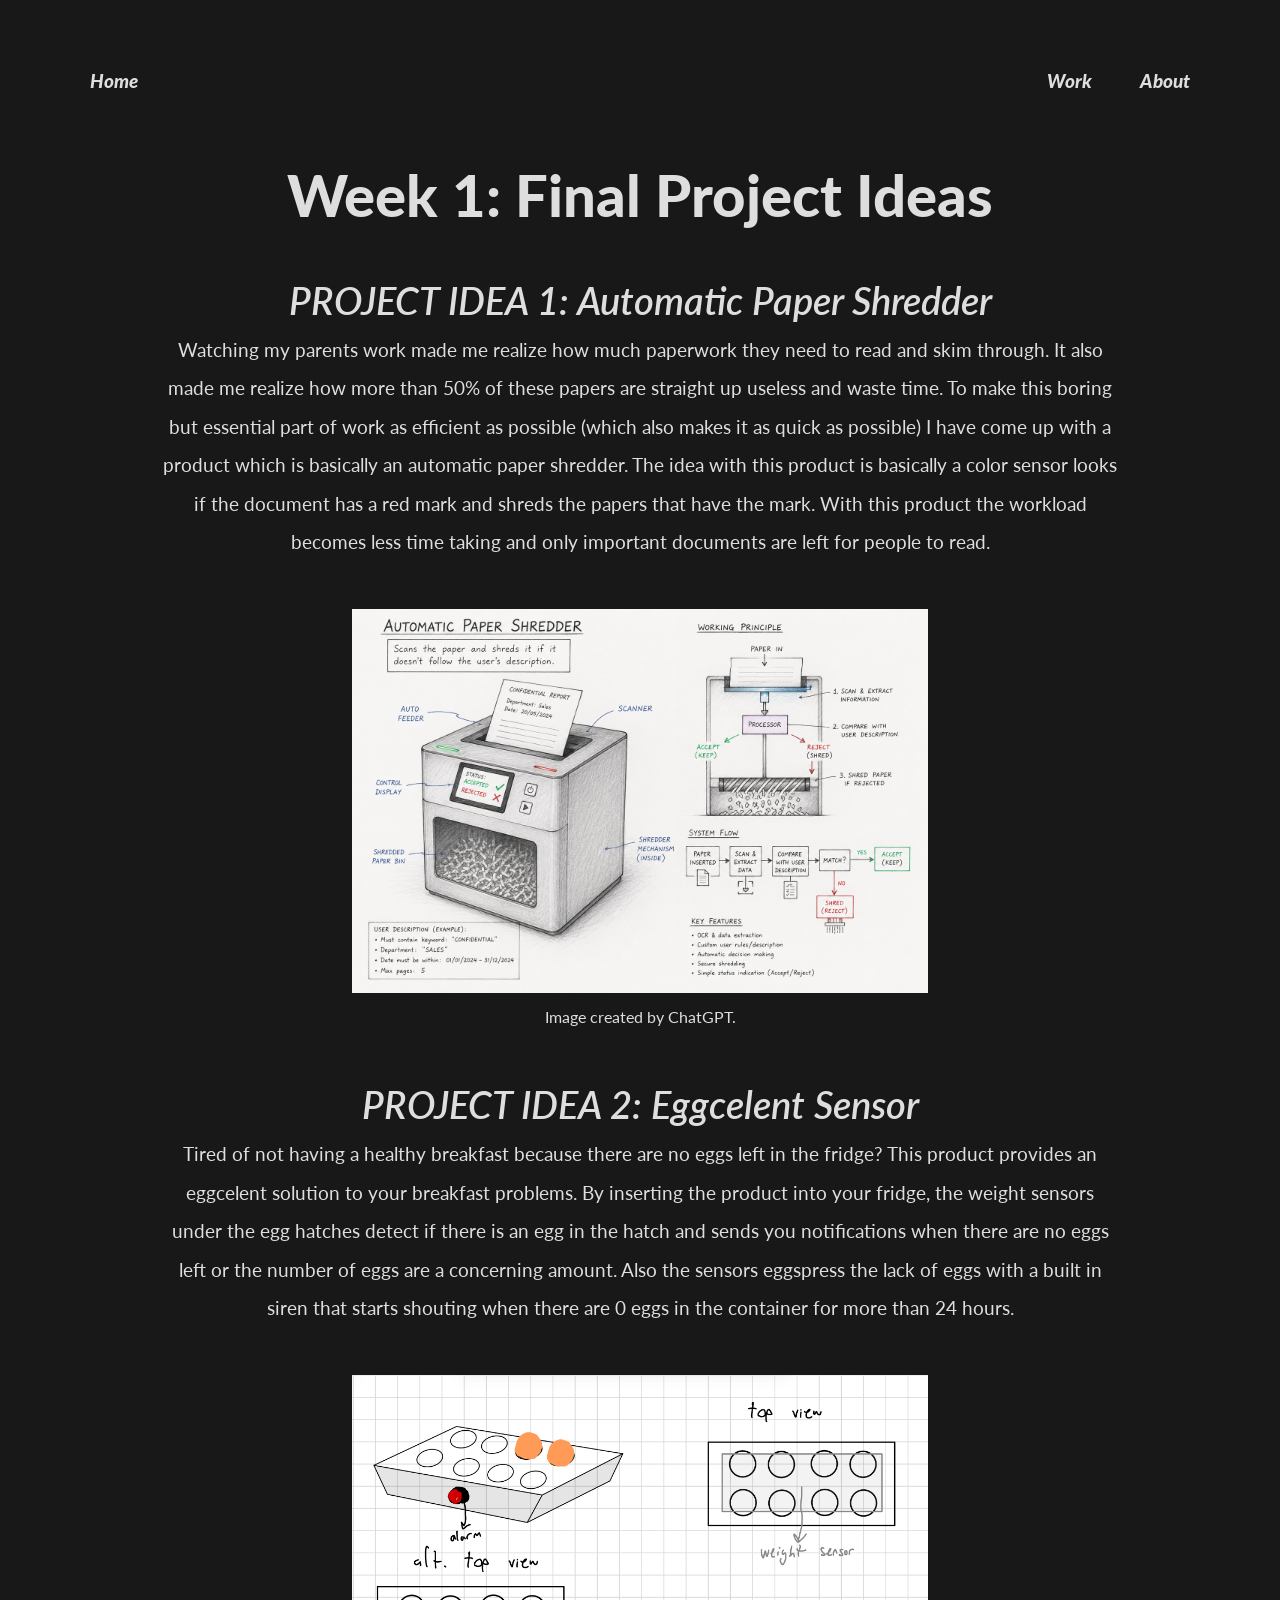
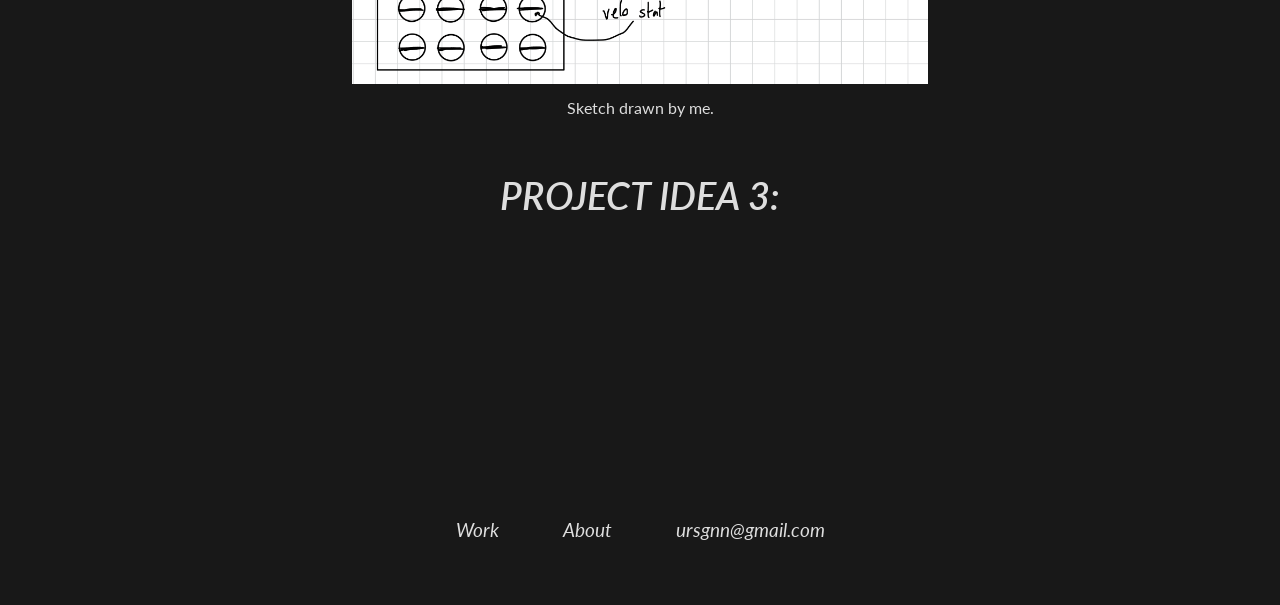
==== 01_intro/index.html @ 7a2ff280 "man" ====
<!DOCTYPE html>
<html lang="en">
  <head>
    <title>See config.js</title>
    <meta charset="UTF-8">
    <meta name="viewport" content="width=device-width, initial-scale=1.0">
    <meta http-equiv="X-UA-Compatible" content="ie=edge">
    <link rel="stylesheet" href="../style.css">
  </head>

  <nav>
    <a id="home" href="../index.html">Home</a>
    <a href="../index.html#final-project">Work</a>
    <a href="../about.html">About</a>
  </nav>

  <body>
    <section class="blog">

      <h1>Week 1: Final Project Ideas</h1>

      <h2>PROJECT IDEA 1: Automatic Paper Shredder</h2>

      <p>
        Watching my parents work made me realize how much paperwork they need to read and skim through. It also made me realize how more than 50% of these papers are straight up useless and waste time. To make this boring but essential part of work as efficient as possible (which also makes it as quick as possible) I have come up with a product which is basically an automatic paper shredder. The idea with this product is basically a color sensor looks if the document has a red mark and shreds the papers that have the mark. With this product the workload becomes less time taking and only important documents are left for people to read.
      </p>

      <!-- Media should be put in the asset folder of their respective week -->
      <img src="./Assets//papershredderskechgpt.png" alt="">
      <p class="caption">Image created by ChatGPT.</p>

      <h2>PROJECT IDEA 2: Eggcelent Sensor</h2>

      <p>
        Tired of not having a healthy breakfast because there are no eggs left in the fridge? This product provides an eggcelent solution to your breakfast problems. By inserting the product into your fridge, the weight sensors under the egg hatches detect if there is an egg in the hatch and sends you notifications when there are no eggs left or the number of eggs are a concerning amount. Also the sensors eggspress the lack of eggs with a built in siren that starts shouting when there are 0 eggs in the container for more than 24 hours.

      </p>

      <img src="./Assets//INTRO TO FAB.png" alt="">
      <p class="caption">Sketch drawn by me.</p>


      <h2>PROJECT IDEA 3: </h2>

      <p>
        
        
      </p>

    </section>
  </body>

  <footer>See config.js</footer>

  <script src="../config.js"></script>
  <script src="../slideshow.js"></script>
</html>
---- style.css ----
@import url('https://fonts.googleapis.com/css2?family=Lato:ital,wght@0,100;0,300;0,400;0,700;0,900;1,100;1,300;1,400;1,700;1,900&display=swap');
@import url('https://fonts.googleapis.com/css2?family=Lato:ital,wght@0,100;0,300;0,400;0,700;0,900;1,100;1,300;1,400;1,700;1,900&family=Roboto+Mono:ital,wght@0,100..700;1,100..700&display=swap');

:root {
  --secondary-background-color: color-mix(in srgb, var(--text-color) 8%, var(--background-color) 92%);
  --accent-color: #FFFFFF;
}

*,
*::before,
*::after {
  margin: 0;
  padding: 0;
  box-sizing: inherit;
}

html {
  color: var(--text-color);
  background-color: var(--background-color);
  font-family: var(--font-family);
  box-sizing: border-box;
}

/* TEXT */

h1, h2, h3, p, b, ul, ol, pre, table {
  margin-bottom: 3rem;
}

h1 {
  font-size: clamp(3rem, 4.5vw, 100rem);
  font-weight: 900;
  text-align: center;
}

h2 {
  font-size: clamp(2rem, 3vw, 100rem);
  font-weight: 600;
  font-style: italic;
  margin-bottom: 0.5rem;
  text-align: center;
}

h3 {
  font-size: clamp(1.5rem, 2.5vw, 100rem);
  font-weight: 400;
  margin-bottom: 0.5rem;
}

p {
  font-size: clamp(1.2rem, 1.2vw, 100rem);
  font-weight:400;
  text-align: center;
  line-height: 2;

}

b {
  font-size: clamp(1.2rem, 1.2vw, 100rem);
  font-weight: 700;
}

a {
  text-decoration: underline;
  color: var(--text-color);
}

ul, ol, tr{
  font-size: clamp(1.2rem, 1.2vw, 100rem);
  list-style-position: inside;
}

code {
  font-family: var(--mono-font-family);
  background-color: var(--secondary-background-color);
  border-radius: 5px;
  padding: 0px 5px 3px 5px;
}

pre {
  padding: 1vw;
  background-color: var(--secondary-background-color);
  border-radius: 5px;
}

pre code {
  background-color: none;
  font-size: clamp(0.8rem, 0.8vw, 100rem);
  padding: 0%;
  margin: 0%;
}

table {
  border-collapse: collapse;
  width: 100%;
}

th, td {
  border: 1px solid var(--text-color);
  padding: 5px 8px;
  text-align: left;
}

.caption {
  font-size: clamp(1rem, 1vw, 100rem);
  align-self: center;
}

/* Media */

iframe, video, img, .img-duo, .img-trip, .img-quad {
  width: clamp(20rem, 45vw, 160rem); 
  margin-bottom: 2rem;
  align-self: center;
}


iframe, video {
  height: clamp(11.25rem, 25.313vw, 90rem);
  border: none;
}

img {
  object-fit: cover;
}

img:has(+ .caption) {
  margin-bottom: 0.5rem;
}

.img-duo {
  display: flex;
  flex-direction: row;
  overflow: hidden;
}

.img-duo img {
  width: clamp(10rem, 22.5vw, 100rem);
  margin-bottom: 0rem;
}

.img-trip {
  display: flex;
  flex-direction: row;
  overflow: hidden;
}

.img-trip img {
  width: clamp(6.666rem, 15vw, 100rem);
  margin-bottom: 0rem;
}

.img-quad {
  display: grid;
  grid-template-columns: repeat(2, 1fr);
  gap: 0%;
}

.img-quad img {
  width: clamp(10rem, 22.5vw, 100rem);
  margin-bottom: 0rem;
}

/* Slideshow */

.slideshow-container {
  position: relative;
  align-self: center;
  overflow: hidden;
}

.slides {
  display: none;
}

.prev, .next {
  position: absolute;
  top: 50%;
  transform: translateY(-100%);
  padding: 0vh 2vw;

  color: var(--background-color);
  cursor: pointer;
  user-select: none;
  text-decoration: none;

  font-style: var(--mono-font-family);
  font-size: clamp(2rem, 3vw, 100rem);
  filter: invert(1);
  mix-blend-mode: difference;

  display: flex;
  align-items: center;
}

.next { right: 0; }

/* Blog */

.blog {
  width: clamp(0rem, 85vw, 60rem);
  display: flex;
  flex-direction: column;
  margin-left: auto;
  margin-right: auto;
}

/* Nav */

nav {
  height: clamp(0rem, 20vw, 10rem);
  width: 100vw;
  padding: 0rem 7vw;
  gap: 3rem;
  display: flex;
  align-items: center;
  justify-content: flex-end;
}

nav a {
  font-size: clamp(1rem, 1.5vw, 100rem);
  font-weight: 900;
  font-style: italic;
  text-decoration: none;
}

nav #home {
  margin-right: auto;
}

/* Footer */

footer {
  width: 100vw;
  margin-top: 20vh;
  padding: 5vw;
  gap: 5vw;
  display: flex;
  justify-content: center;
  align-items: center;
}

footer #contact-info {
  display: flex;
  flex-direction: column;
}

footer a {
  font-size: clamp(1rem, 1.5vw, 100rem);
  font-weight: 400;
  font-style: italic;
  text-decoration: none;
}

/* Hero */

#hero {
  height: 70vh;
  padding: 0vh 7vw;
  display: flex;
  flex-direction: column;
  align-items: left;
  justify-content: center;
}

#hero h1 {
  font-size: clamp(3.5rem, 8vw, 100rem);
  font-weight: 700;
  margin-bottom: 3rem;
}

/* Final project */

#final-project {
  padding: 0vh 7vw;
}

/* Work */

#work {
  padding: 0vh 7vw;
  display: flex;
  flex-direction: column;
}

#work a {
  font-size: clamp(1.4rem, 2.2vw, 100rem);
}

/* About */

.about {
  width: clamp(0rem, 85vw, 60rem);
  display: grid;
  grid-template-columns: auto 1fr; 
  margin-left: auto;
  margin-right: auto;
}

.about h1 {
  grid-column: 1 / -1;
}

.about img {
  width: 100%;
  height: 55vh;
  padding-right: 2rem;
}

@media (max-width: 1000px) { 
  .about { grid-template-columns: 1fr; } 
  .about img { padding-right: 0%;}
}
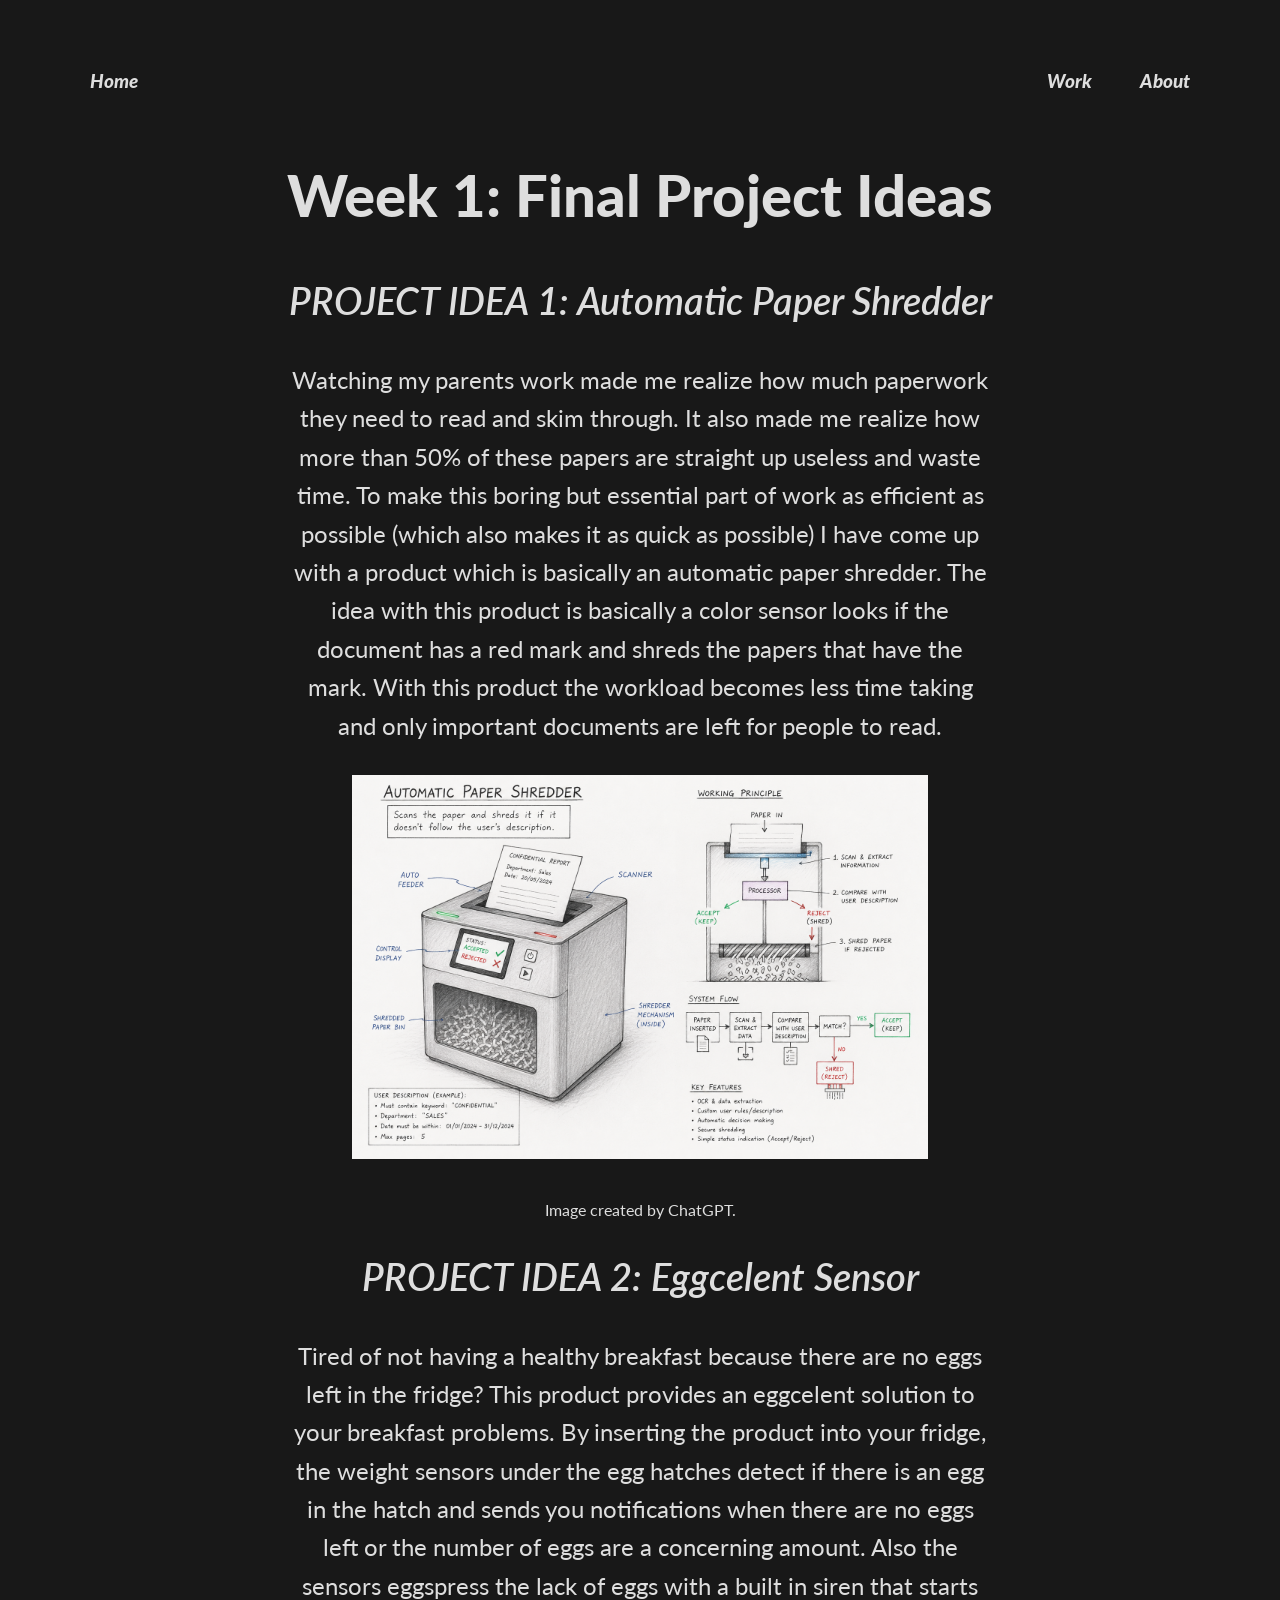
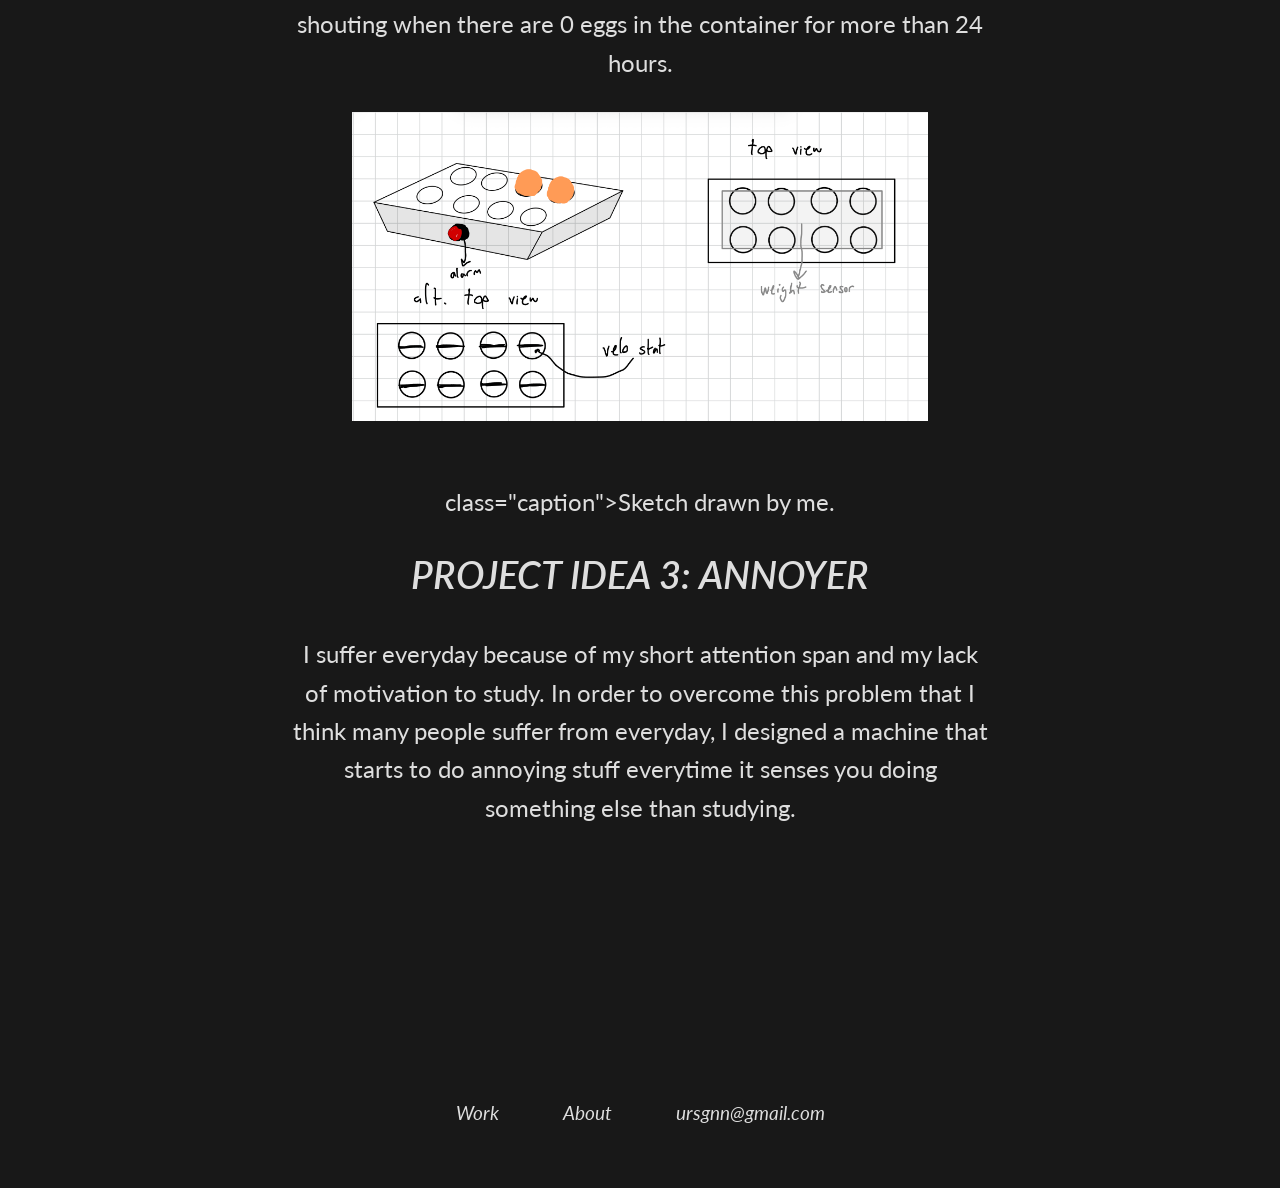
==== commit e14ed706: "Update index.html" ====
--- a/01_intro/index.html
+++ b/01_intro/index.html
@@ -37,15 +37,17 @@
       </p>
 
       <img src="./Assets//INTRO TO FAB.png" alt="">
-      <p class="caption">Sketch drawn by me.</p>
+      <p> class="caption">Sketch drawn by me.</p>
 
 
-      <h2>PROJECT IDEA 3: </h2>
+      <h2>PROJECT IDEA 3: ANNOYER</h2>
 
       <p>
-        
+        I suffer everyday because of my short attention span and my lack of motivation to study. In order to overcome this problem that I think many people suffer from everyday, I designed a machine that starts to do annoying stuff everytime it senses you doing something else than studying. 
         
       </p>
+
+
 
     </section>
   </body>
--- a/style.css
+++ b/style.css
@@ -310,4 +310,32 @@
 @media (max-width: 1000px) { 
   .about { grid-template-columns: 1fr; } 
   .about img { padding-right: 0%;}
+
+
+}
+
+.about {
+  display: flex;
+  flex-direction: row;
+  align-items: center;   /* Aligns them vertically in the center */
+  justify-content: center;
+  gap: 30px;             /* Puts a nice gap between the image and text */
+  padding: 40px;
+}
+
+.about img {
+  max-width: 50%;        /* Takes up at most half the screen width */
+  height: auto;          /* Prevents stretching */
+}
+
+.about div {
+  max-width: 40%;        /* Gives the text its own designated space */
+}
+
+p {
+  text-align: center;   /* Centers the actual text lines */
+  max-width: 700px;     /* Prevents the text from stretching too wide across the screen */
+  margin: 30px auto;    /* Centers the entire paragraph block on the page and adds vertical spacing */
+  font-size: 1.5rem;    /* Optional: slightly boosts readability */
+  line-height: 1.6;     /* Optional: spaces out the lines nicely */
 }
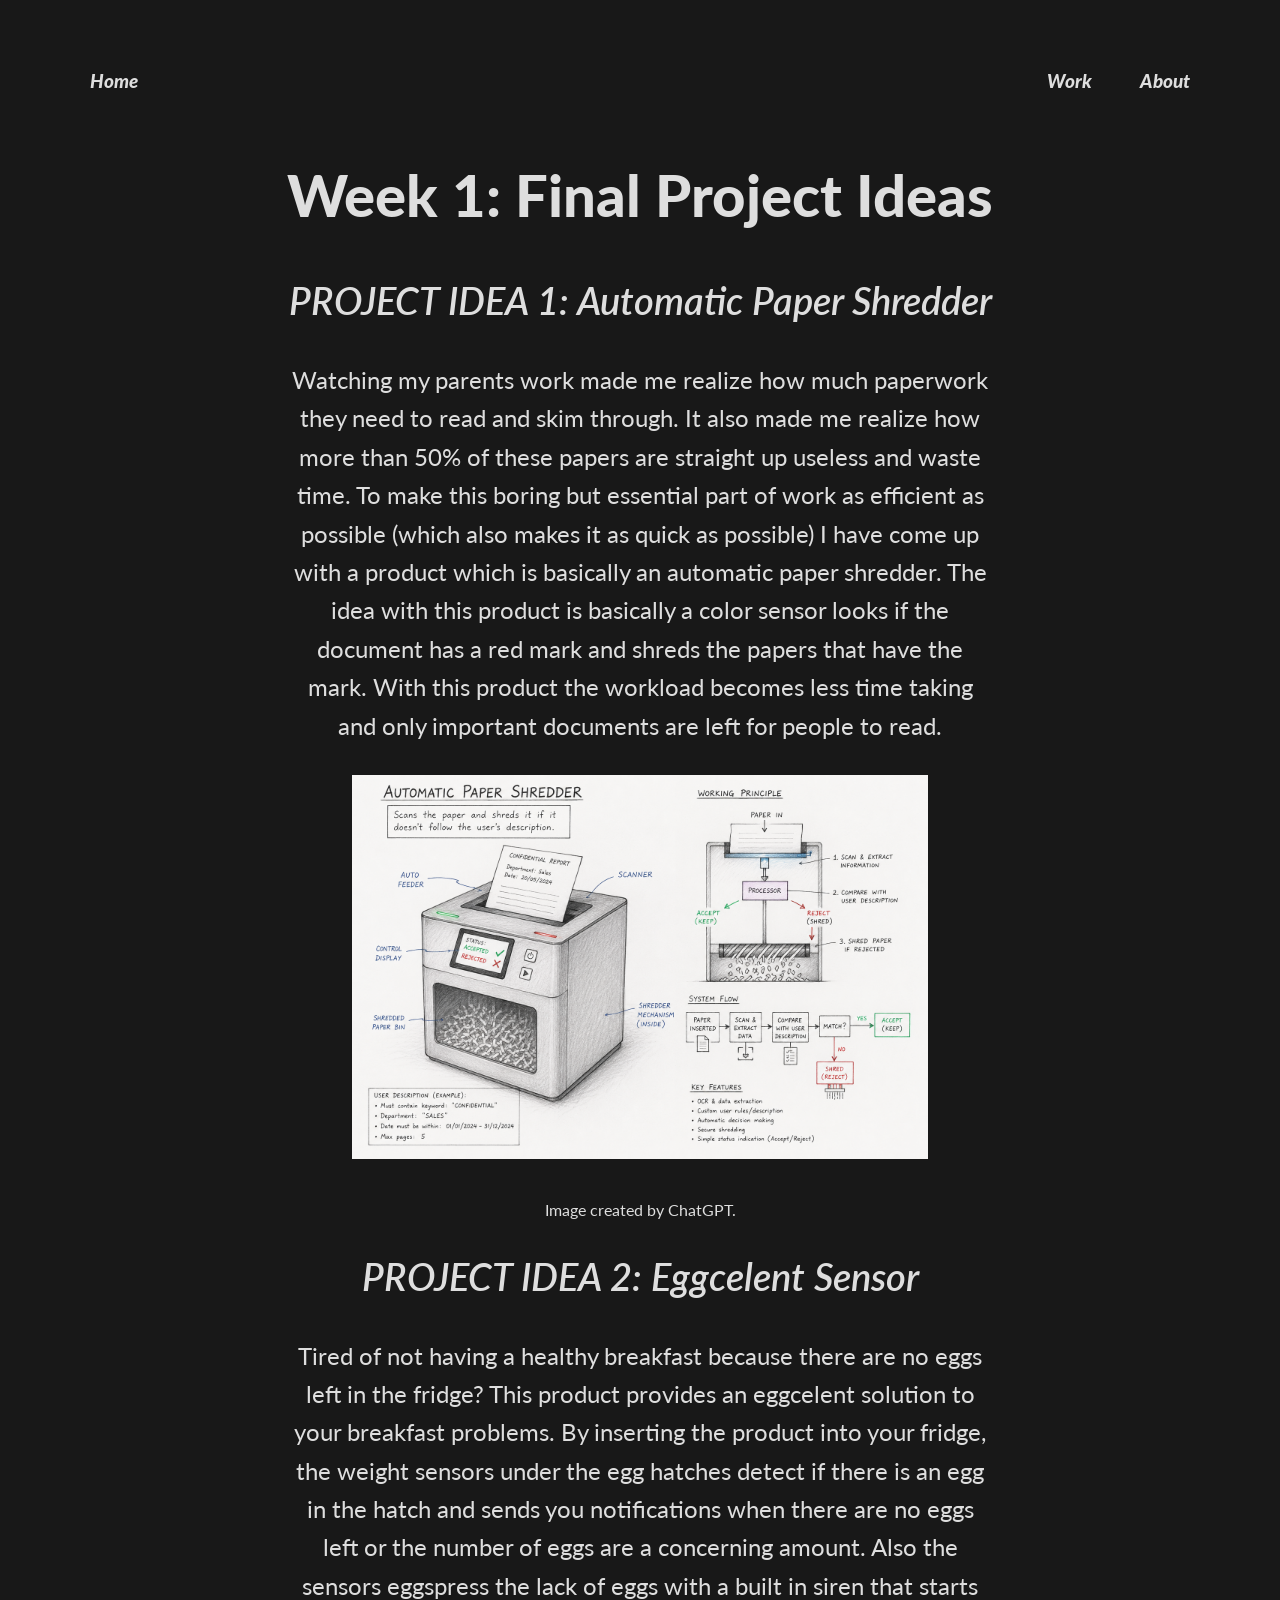
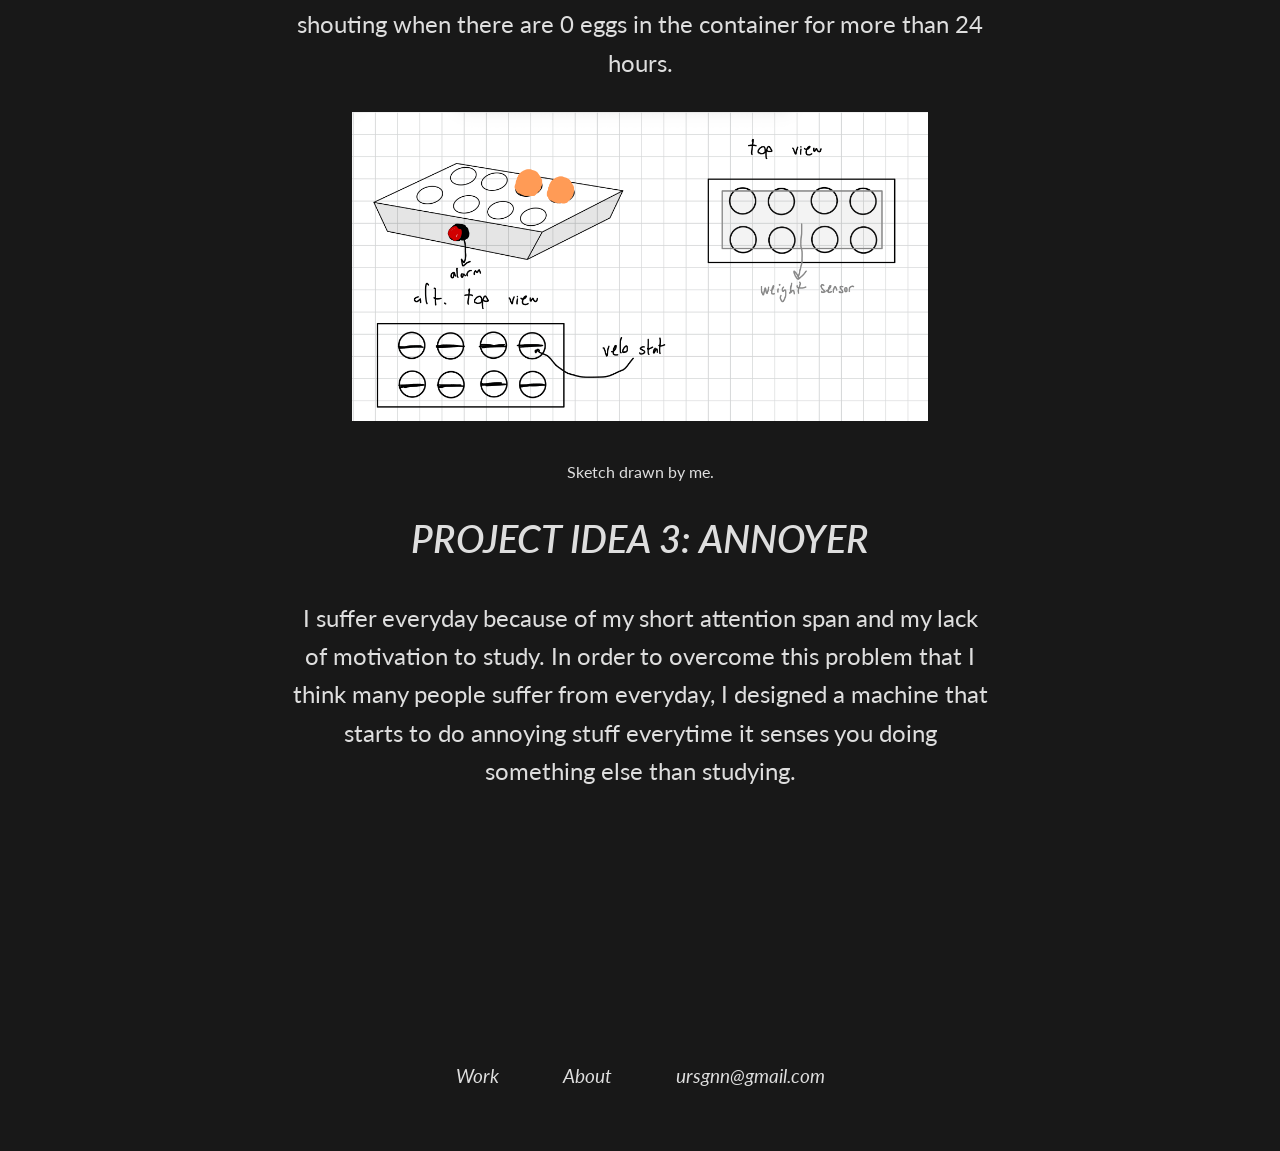
==== commit b2cdc95f: "Update index.html" ====
--- a/01_intro/index.html
+++ b/01_intro/index.html
@@ -37,7 +37,7 @@
       </p>
 
       <img src="./Assets//INTRO TO FAB.png" alt="">
-      <p> class="caption">Sketch drawn by me.</p>
+      <p class="caption">Sketch drawn by me.</p>
 
 
       <h2>PROJECT IDEA 3: ANNOYER</h2>
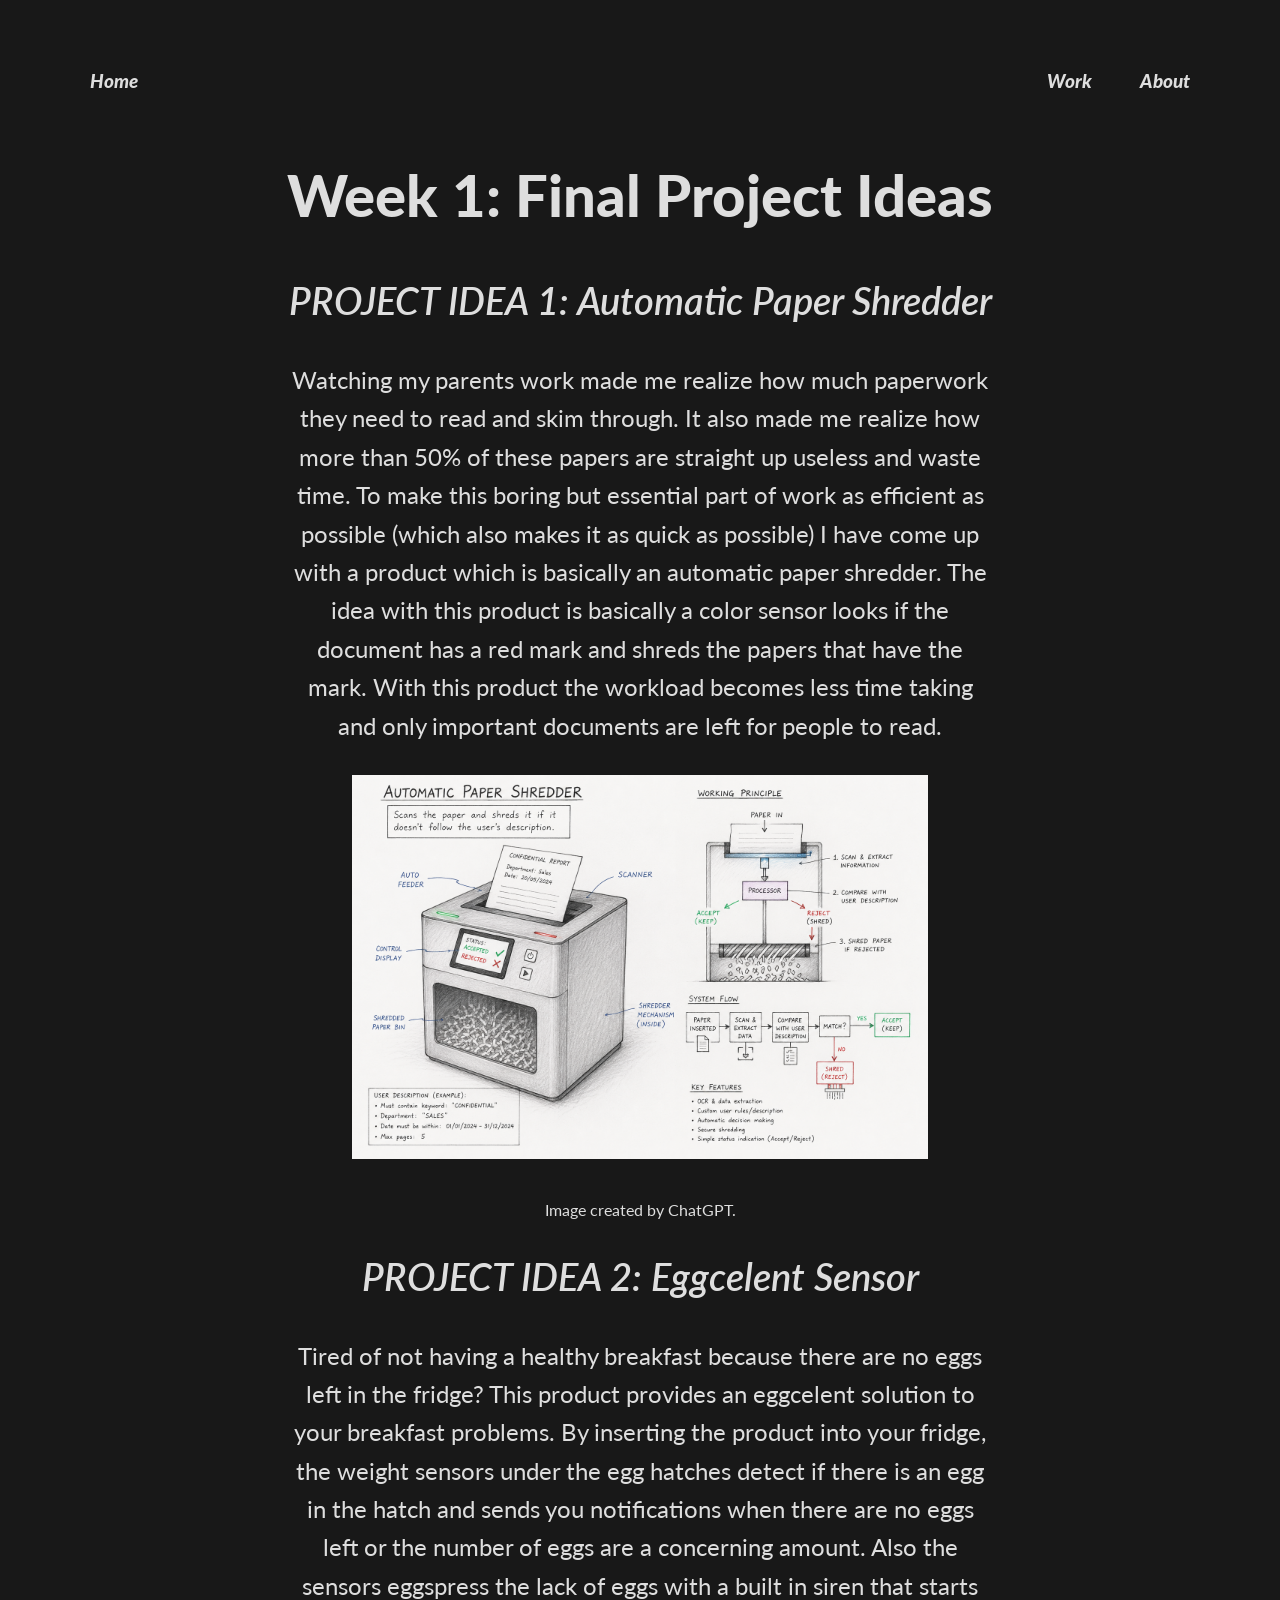
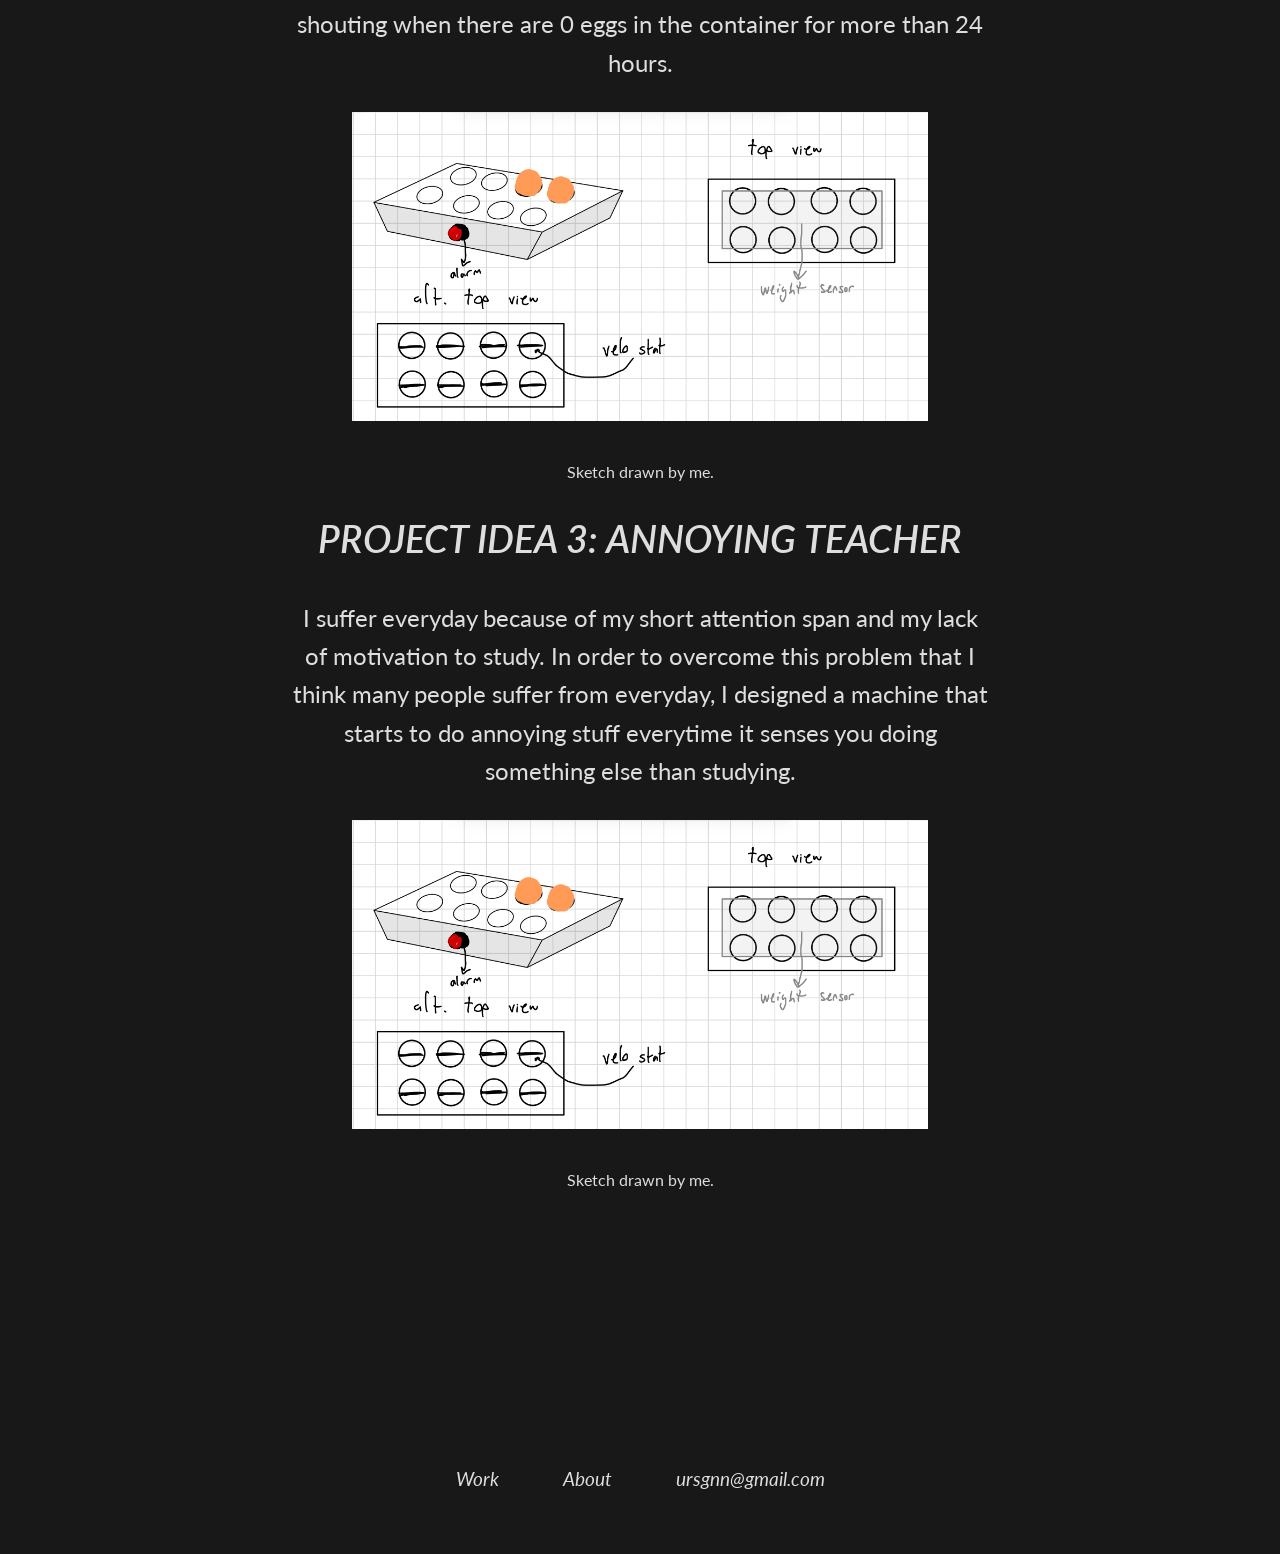
==== commit 849be244: "Update index.html" ====
--- a/01_intro/index.html
+++ b/01_intro/index.html
@@ -40,13 +40,15 @@
       <p class="caption">Sketch drawn by me.</p>
 
 
-      <h2>PROJECT IDEA 3: ANNOYER</h2>
+      <h2>PROJECT IDEA 3: ANNOYING TEACHER</h2>
 
       <p>
         I suffer everyday because of my short attention span and my lack of motivation to study. In order to overcome this problem that I think many people suffer from everyday, I designed a machine that starts to do annoying stuff everytime it senses you doing something else than studying. 
         
       </p>
 
+      <img src="./Assets//INTRO TO FAB.png" alt="">
+      <p class="caption">Sketch drawn by me.</p>
 
 
     </section>
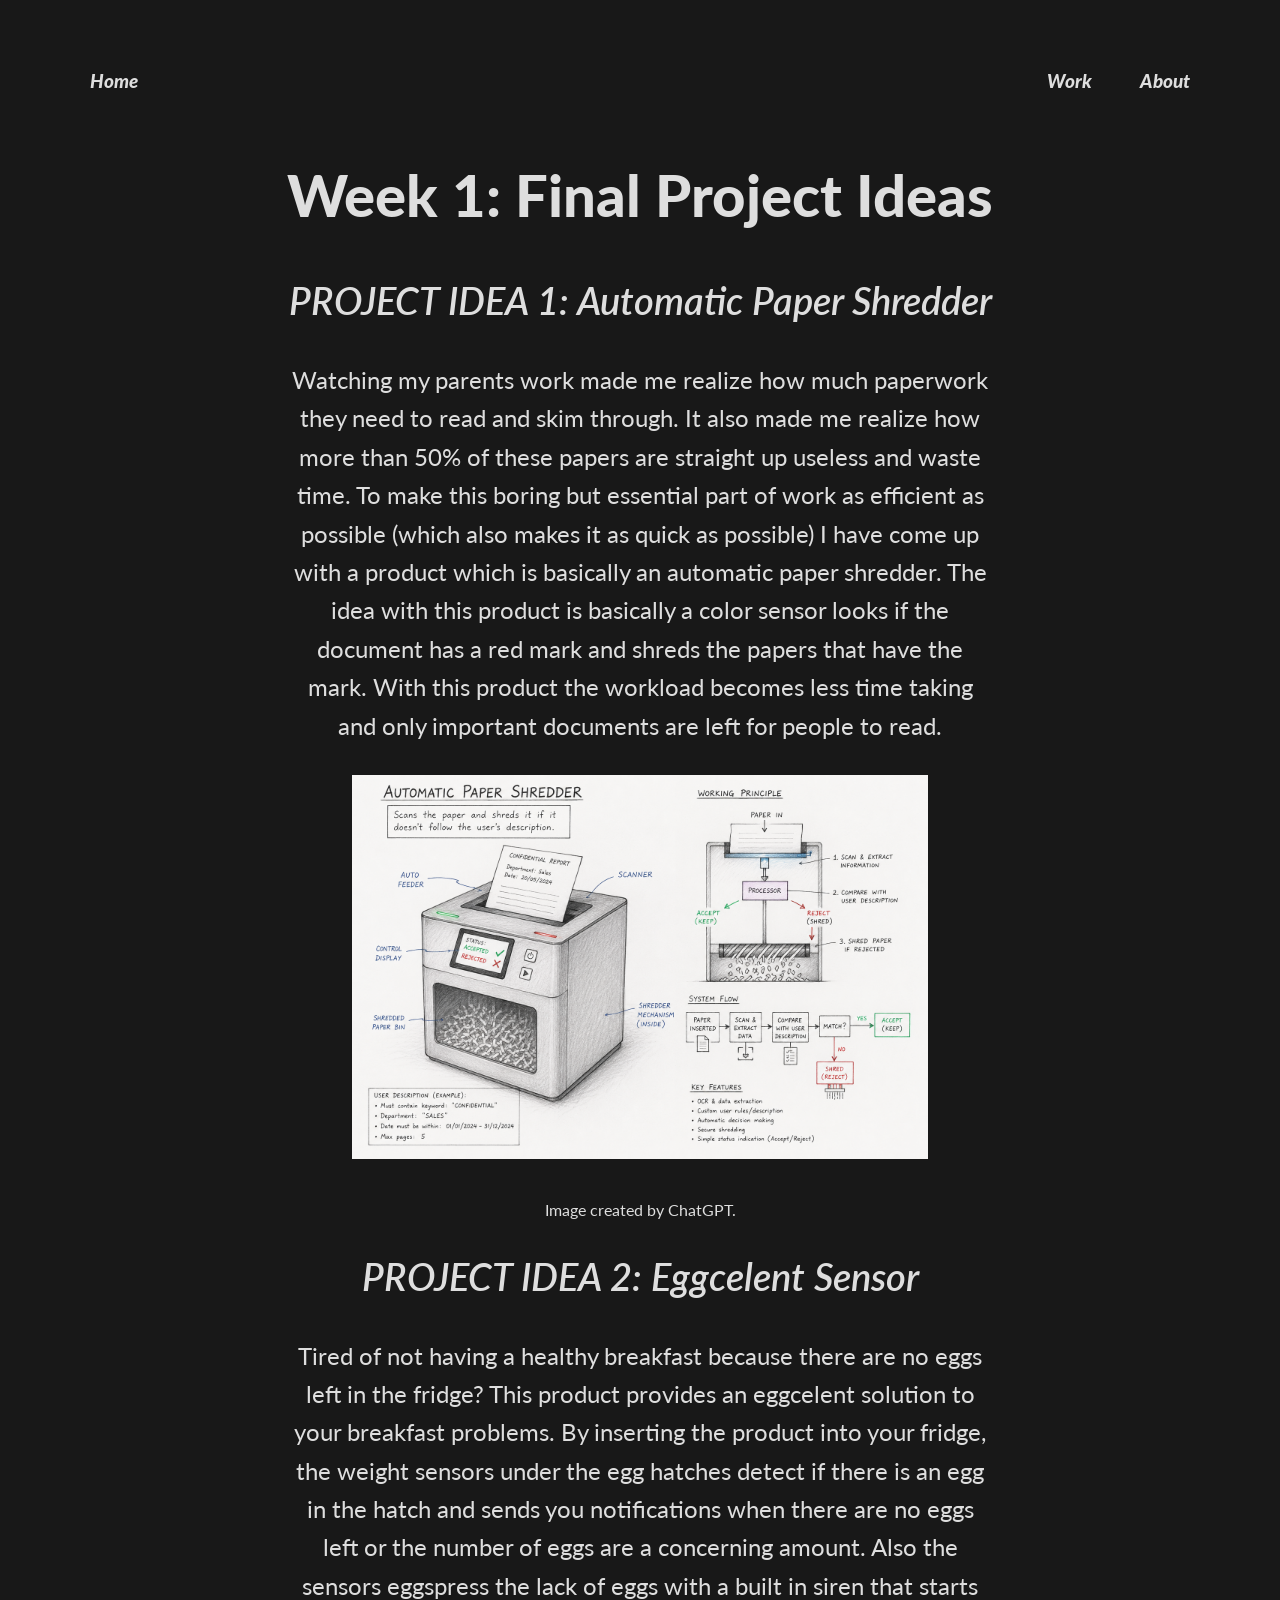
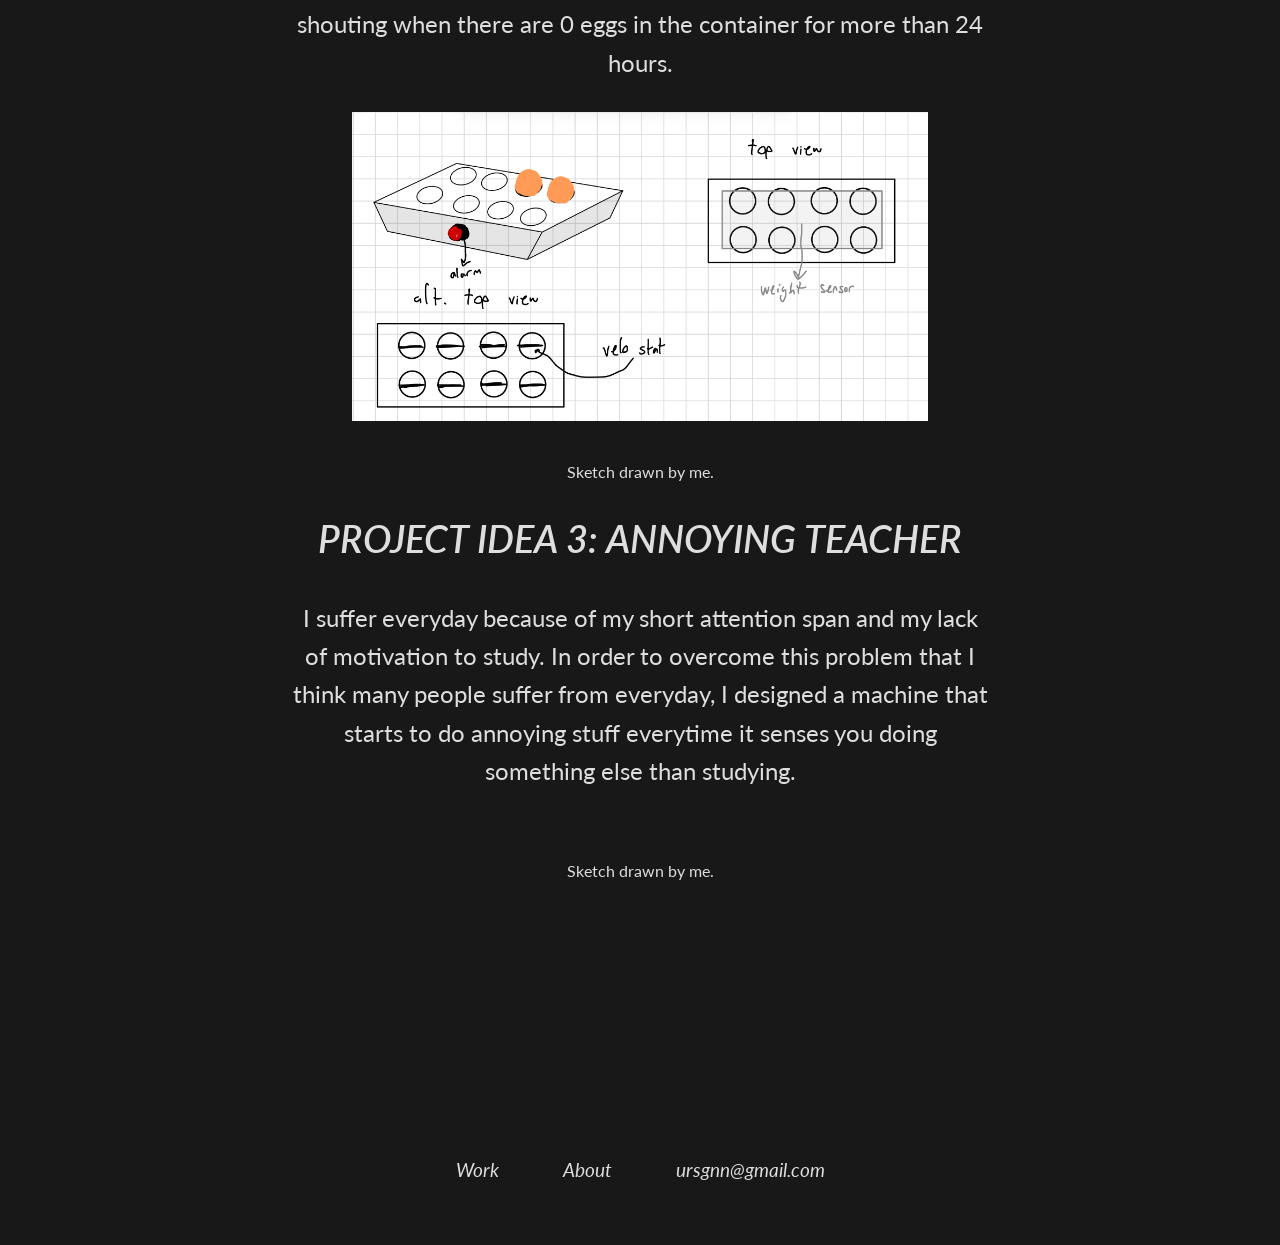
==== commit 4ff565cb: "foto3" ====
--- a/01_intro/index.html
+++ b/01_intro/index.html
@@ -47,7 +47,7 @@
         
       </p>
 
-      <img src="./Assets//INTRO TO FAB.png" alt="">
+      <img src="./Assets//INTRO TO FABtwo.png" alt="">
       <p class="caption">Sketch drawn by me.</p>
 
 
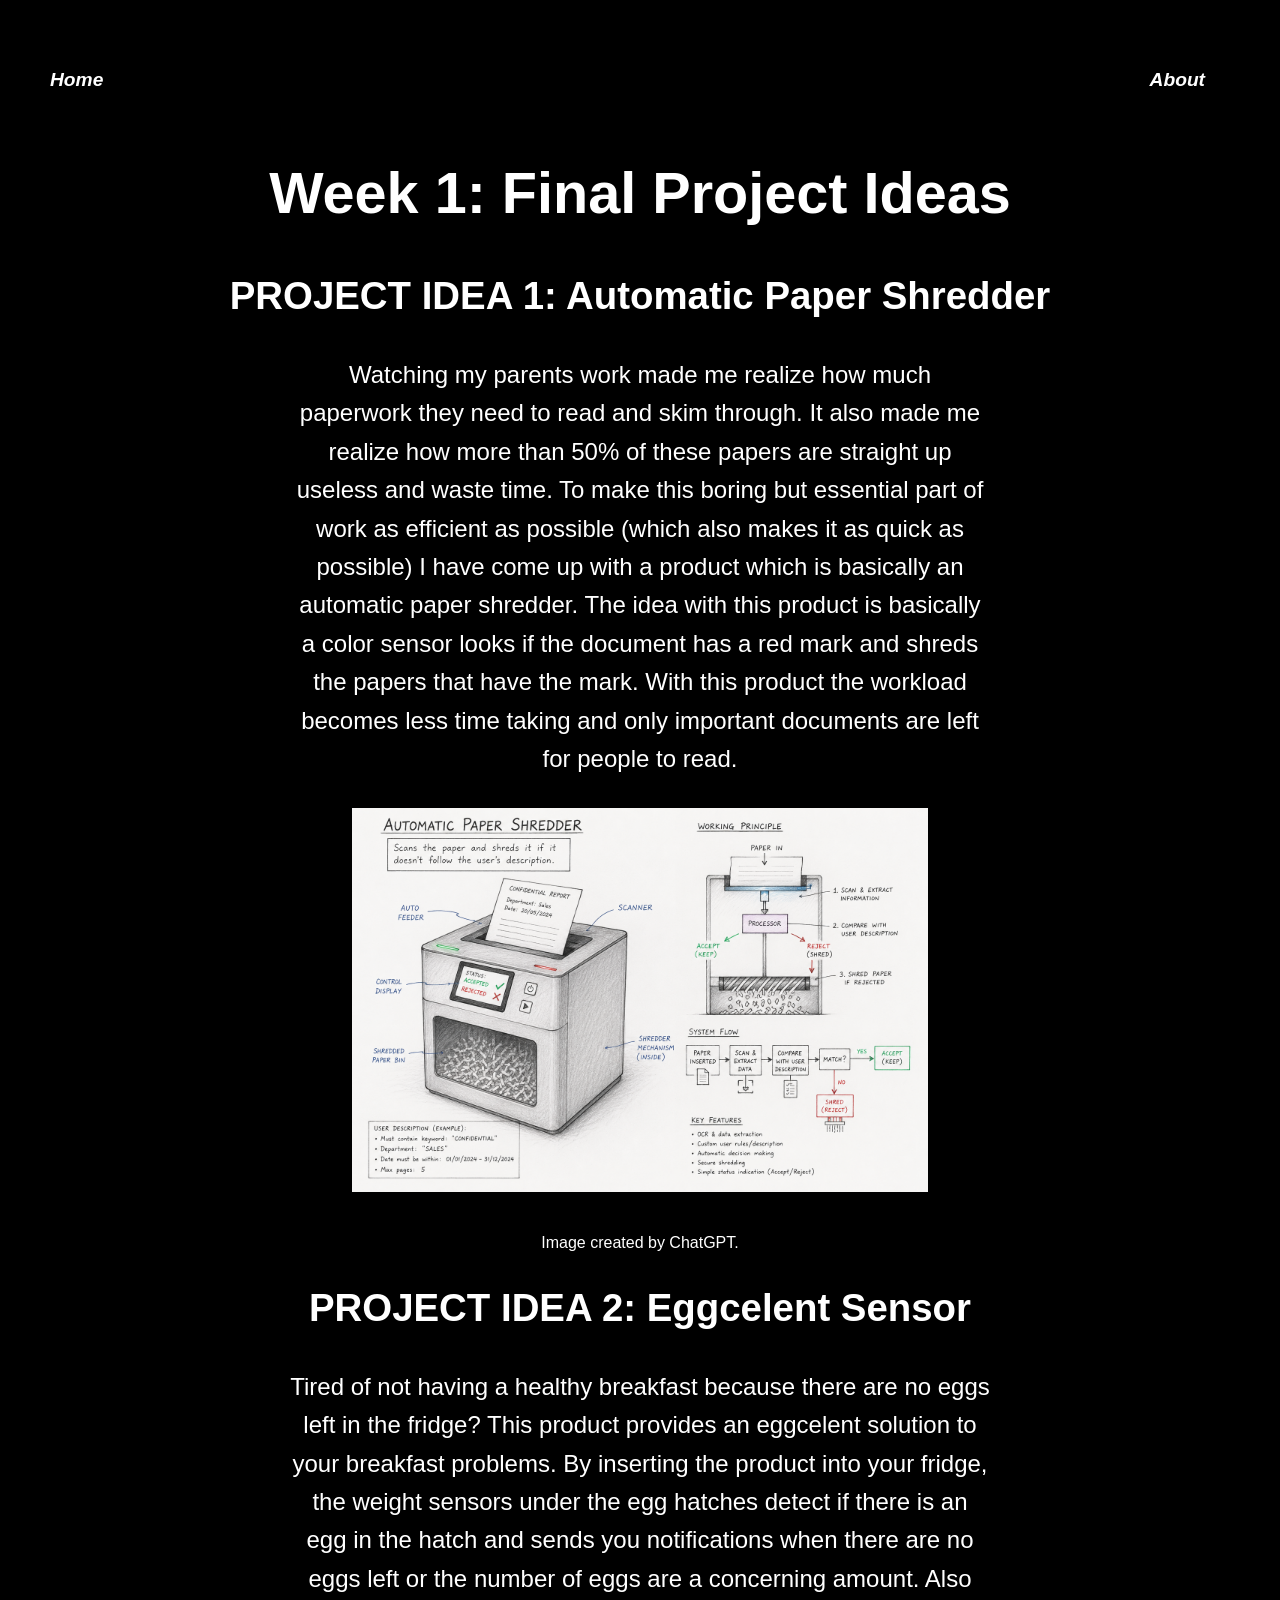
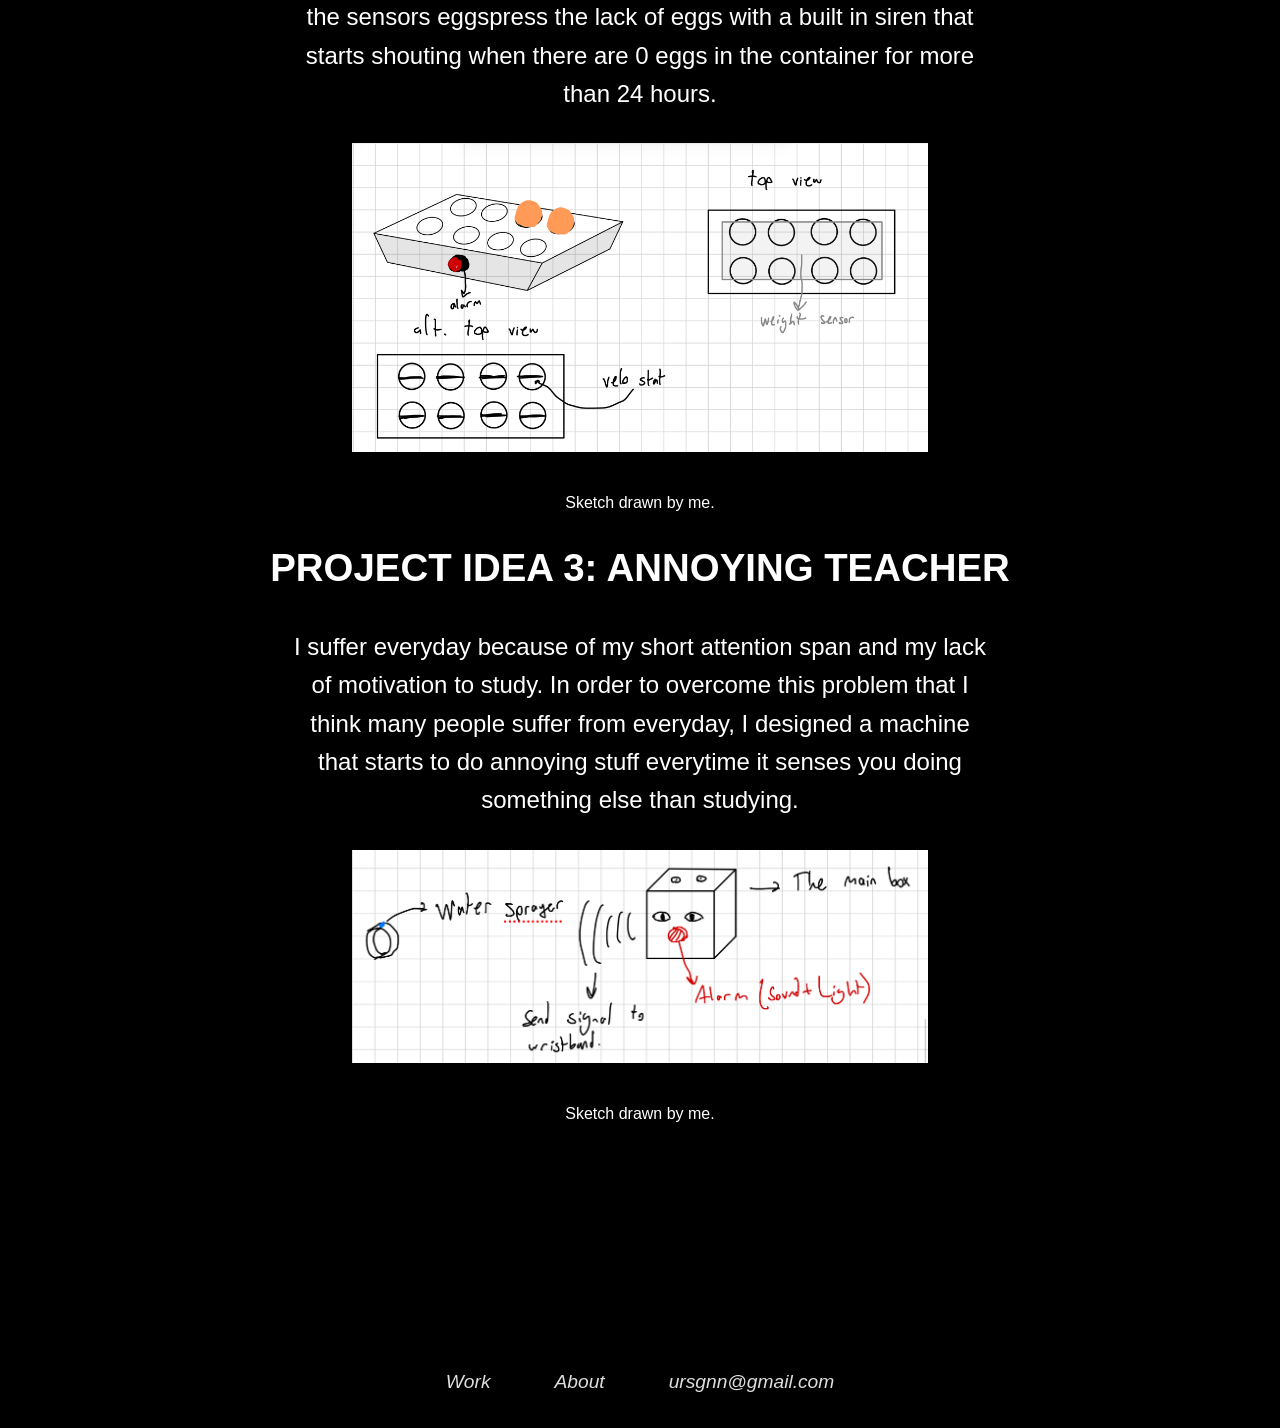
==== commit deeb7948: "finaltuc" ====
--- a/01_intro/index.html
+++ b/01_intro/index.html
@@ -10,7 +10,7 @@
 
   <nav>
     <a id="home" href="../index.html">Home</a>
-    <a href="../index.html#final-project">Work</a>
+
     <a href="../about.html">About</a>
   </nav>
 
--- a/style.css
+++ b/style.css
@@ -36,7 +36,7 @@
 h2 {
   font-size: clamp(2rem, 3vw, 100rem);
   font-weight: 600;
-  font-style: italic;
+  
   margin-bottom: 0.5rem;
   text-align: center;
 }
@@ -120,6 +120,45 @@
   border: none;
 }
 
+model-viewer {
+  width: 100%;
+  height: 100%;
+  cursor: grab;
+  position: relative;
+}
+
+model-viewer:active {
+  cursor: grabbing;
+}
+
+.model-status {
+  position: absolute;
+  inset: 0;
+  display: flex;
+  align-items: center;
+  justify-content: center;
+  margin: 0;
+  padding: 2rem;
+  color: var(--text-color);
+  font-size: clamp(1rem, 1.2vw, 1.25rem);
+  line-height: 1.4;
+  text-align: center;
+  pointer-events: none;
+}
+
+.model-box {
+  width: clamp(20rem, 60vw, 50rem);
+  height: clamp(24rem, 55vw, 42rem);
+  margin: 0 auto 3rem auto;
+  overflow: hidden;
+  align-self: center;
+  border: 1px solid var(--secondary-background-color);
+  border-radius: 8px;
+  background:
+    linear-gradient(180deg, color-mix(in srgb, var(--text-color) 6%, transparent), transparent 45%),
+    var(--secondary-background-color);
+}
+
 img {
   object-fit: cover;
 }
@@ -275,17 +314,7 @@
   padding: 0vh 7vw;
 }
 
-/* Work */
-
-#work {
-  padding: 0vh 7vw;
-  display: flex;
-  flex-direction: column;
-}
-
-#work a {
-  font-size: clamp(1.4rem, 2.2vw, 100rem);
-}
+
 
 /* About */
 
@@ -338,4 +367,316 @@
   margin: 30px auto;    /* Centers the entire paragraph block on the page and adds vertical spacing */
   font-size: 1.5rem;    /* Optional: slightly boosts readability */
   line-height: 1.6;     /* Optional: spaces out the lines nicely */
-}+}
+
+.big-image {
+    width: 600px;
+    height: auto;
+}
+
+
+body {
+  margin: 0;
+  background-color: #141414;
+  color: white;
+  font-family: Arial, sans-serif;
+}
+
+nav {
+  background-color: #000;
+  padding: 20px 40px;
+}
+
+nav a {
+  color: white;
+  text-decoration: none;
+  margin-right: 25px;
+  font-weight: bold;
+}
+
+nav a:hover {
+  color: #e50914;
+}
+
+.hero {
+  height: 80vh;
+  background: linear-gradient(to right, #000 30%, transparent),
+              url("your-background-image.jpg");
+  background-size: cover;
+  background-position: center;
+  display: flex;
+  align-items: center;
+  padding-left: 60px;
+}
+
+.hero-content {
+  max-width: 600px;
+}
+
+.hero h1 {
+  font-size: 60px;
+  margin-bottom: 10px;
+}
+
+.tagline {
+  font-size: 22px;
+  color: #ddd;
+}
+
+.play-button {
+  display: inline-block;
+  background-color: white;
+  color: black;
+  padding: 14px 28px;
+  border-radius: 5px;
+  text-decoration: none;
+  font-weight: bold;
+  margin-top: 20px;
+}
+
+.play-button:hover {
+  background-color: #e50914;
+  color: white;
+}
+
+.episodes {
+  padding: 40px 60px;
+}
+
+.episode-row {
+  display: flex;
+  gap: 20px;
+  flex-wrap: wrap;
+}
+
+.episode-card {
+  background-color: #222;
+  width: 260px;
+  padding: 20px;
+  border-radius: 8px;
+  color: white;
+  text-decoration: none;
+  transition: 0.3s;
+}
+
+.episode-card:hover {
+  transform: scale(1.08);
+  background-color: #333;
+}
+
+.episode-number {
+  color: #e50914;
+  font-weight: bold;
+  margin-bottom: 10px;
+}
+
+.episode-card h3 {
+  margin: 5px 0;
+}
+
+
+body {
+    margin: 0;
+    background-color: #000;
+    color: white;
+    font-family: Arial, Helvetica, sans-serif;
+}
+
+nav {
+    background: rgba(0, 0, 0, 0.9);
+    padding: 20px 50px;
+    display: flex;
+    gap: 30px;
+    position: sticky;
+    top: 0;
+    z-index: 10;
+}
+
+nav a {
+    color: white;
+    text-decoration: none;
+    font-weight: bold;
+}
+
+nav a:hover {
+    color: #e50914;
+}
+
+.hero {
+    height: 80vh;
+    background:
+        linear-gradient(to right, rgba(0,0,0,0.9) 0%, rgba(0,0,0,0.55) 45%, rgba(0,0,0,0.1) 100%),
+        url("./images/hero.jpg");
+    background-size: cover;
+    background-position: center;
+    display: flex;
+    align-items: center;
+    padding-left: 60px;
+}
+
+.hero-content {
+    max-width: 650px;
+}
+
+.hero h1 {
+    font-size: 55px;
+    margin-bottom: 10px;
+}
+
+.hero h2 {
+    font-size: 24px;
+    color: #ddd;
+}
+
+.series-tag {
+    color: #bbb;
+    font-size: 18px;
+}
+
+.description {
+    font-size: 21px;
+    line-height: 1.5;
+    color: #eee;
+}
+
+.play-button {
+    display: inline-block;
+    background-color: #e50914;
+    color: white;
+    padding: 15px 28px;
+    margin-top: 20px;
+    border-radius: 6px;
+    text-decoration: none;
+    font-weight: bold;
+}
+
+.play-button:hover {
+    background-color: white;
+    color: black;
+}
+
+.episodes {
+    padding: 50px 55px;
+}
+
+.episodes h2 {
+    font-size: 50px;
+    margin-top: 10px;
+    margin-bottom: 60px;
+}
+
+
+.episode-row {
+    display: grid;
+    grid-template-columns: repeat(auto-fit, minmax(260px, 1fr));
+    gap: 22px;
+}
+
+.episode-card {
+    height: 170px;
+    border-radius: 8px;
+    padding: 18px;
+    color: white;
+    text-decoration: none;
+    display: flex;
+    flex-direction: column;
+    justify-content: flex-end;
+    background-size: cover;
+    background-position: center;
+    position: relative;
+    overflow: hidden;
+    transition: 0.3s;
+}
+
+.episode-card::before {
+    content: "";
+    position: absolute;
+    inset: 0;
+    background: linear-gradient(
+        to top,
+        rgba(0,0,0,0.95) 0%,
+        rgba(0,0,0,0.65) 45%,
+        rgba(0,0,0,0.15) 100%
+    );
+    z-index: 1;
+}
+
+.episode-card * {
+    position: relative;
+    z-index: 2;
+}
+
+.episode-card:hover {
+    transform: scale(1.06);
+    box-shadow: 0 15px 35px rgba(0,0,0,0.8);
+}
+
+.episode-number {
+    color: #e50914;
+    font-weight: bold;
+    margin-bottom: 6px;
+}
+
+#container3D canvas {
+  width: 100vw !important;
+  height: 100vh !important;
+  position: absolute;
+  top: 0;
+  left: 0;
+}
+
+.episode-card h3 {
+    margin: 0;
+    font-size: 22px;
+}
+
+/* Episode background images */
+.episode-card:nth-child(1) {
+    background-image: url("./images/papershredderskechgpt.png");
+}
+
+.episode-card:nth-child(2) {
+    background-image: url("./images/week2.png");
+}
+
+.episode-card:nth-child(3) {
+    background-image: url("./images/foto1.png");
+}
+
+.episode-card:nth-child(4) {
+    background-image: url("./images/week4.jpeg");
+}
+
+.episode-card:nth-child(5) {
+    background-image: url("./images/finale.jpeg");
+}
+
+.episode-card:nth-child(6) {
+    background-image: url("./images/week6.jpg");
+}
+
+.episode-card:nth-child(7) {
+    background-image: url("./images/week7.jpg");
+}
+
+.episode-card:nth-child(8) {
+    background-image: url("./images/week8.jpg");
+}
+
+.episode-card:nth-child(9) {
+    background-image: url("./images/week9.jpg");
+}
+
+.episode-card:nth-child(10) {
+    background-image: url("./images/week10.jpg");
+}
+
+.episode-card:nth-child(11) {
+    background-image: url("./images/final.jpg");
+}
+
+footer {
+    text-align: center;
+    color: #aaa;
+    padding: 35px;
+}
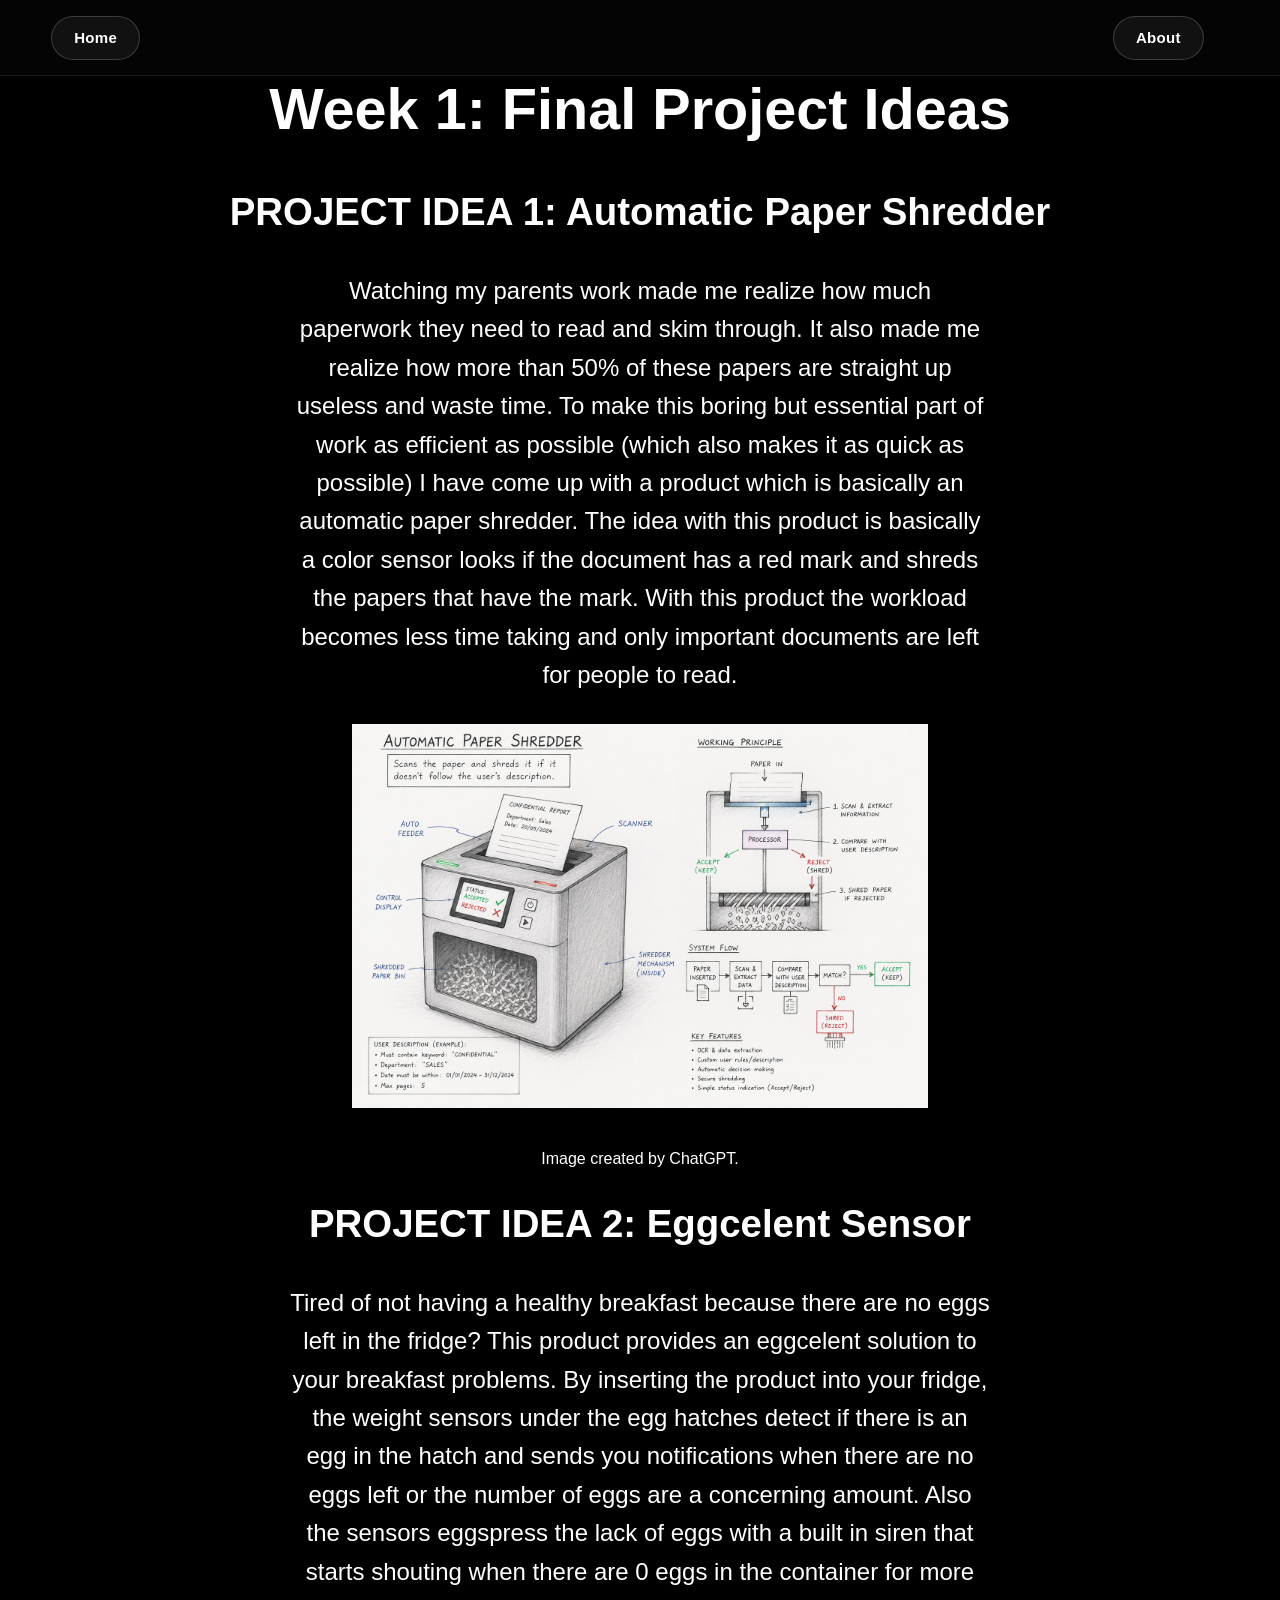
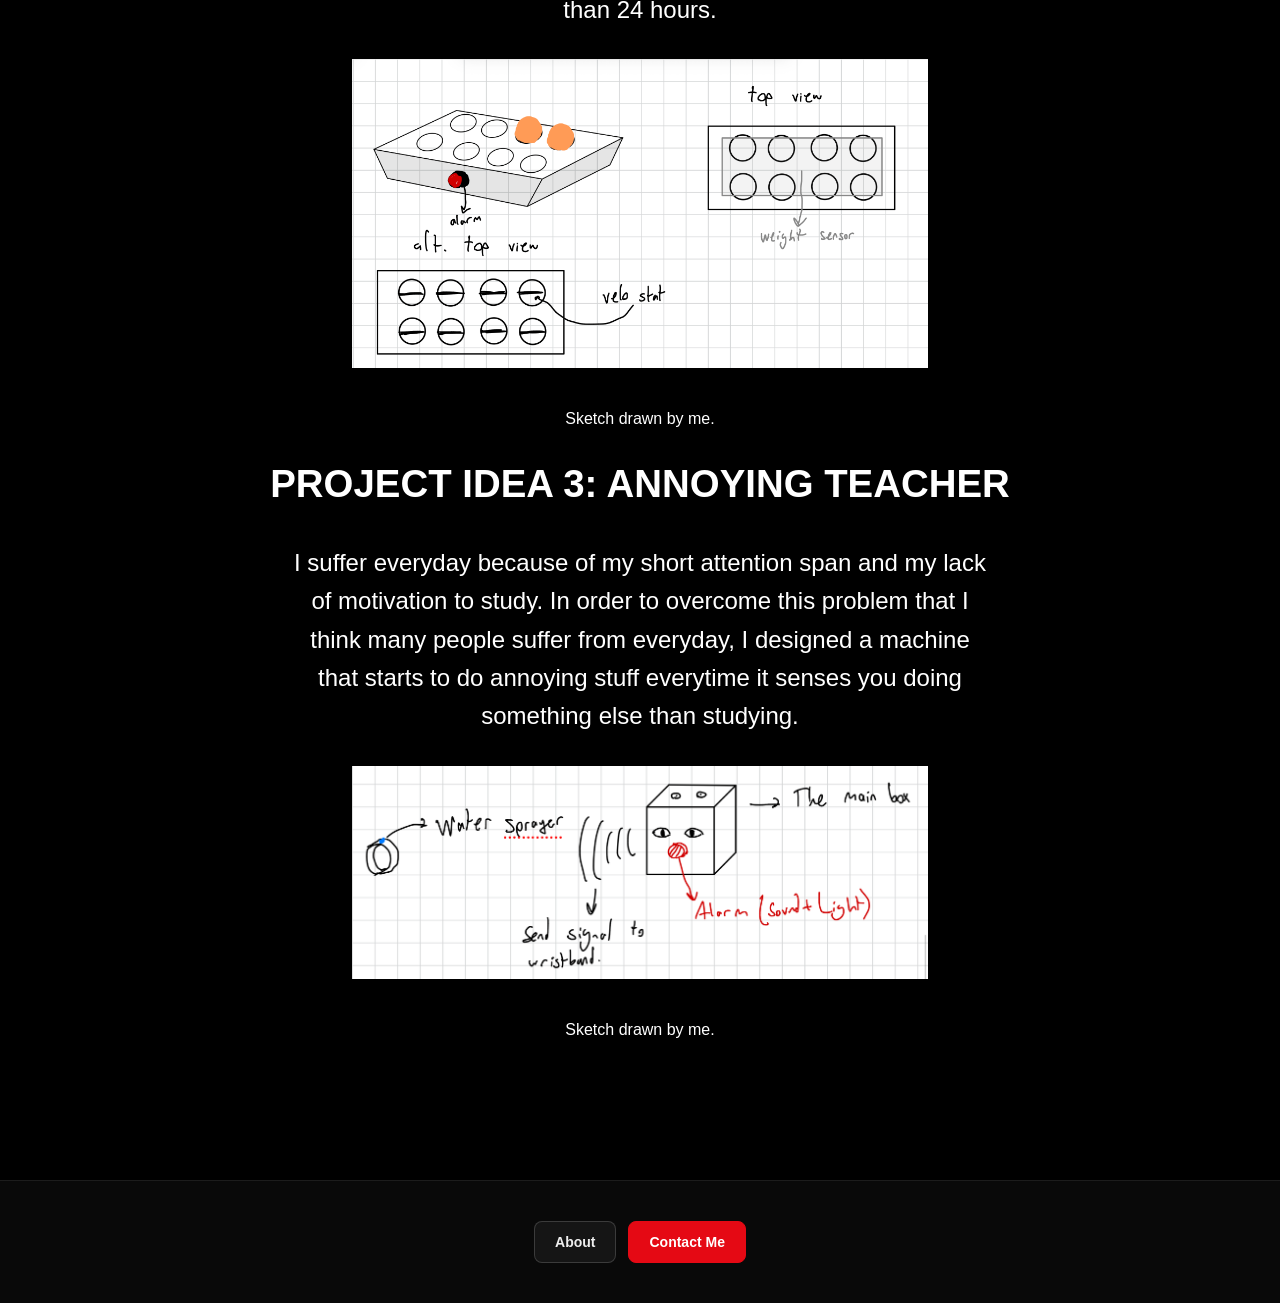
==== commit 222ee2bb: "ChatJİPİTİ" ====
--- a/01_intro/index.html
+++ b/01_intro/index.html
@@ -9,9 +9,8 @@
   </head>
 
   <nav>
-    <a id="home" href="../index.html">Home</a>
-
-    <a href="../about.html">About</a>
+    <a id="home" class="nav-button" href="../index.html">Home</a>
+    <a class="nav-button" href="../about.html">About</a>
   </nav>
 
   <body>
--- a/style.css
+++ b/style.css
@@ -19,6 +19,177 @@
   background-color: var(--background-color);
   font-family: var(--font-family);
   box-sizing: border-box;
+}
+
+/* Cinematic first-visit intro */
+.site-intro {
+  position: fixed;
+  inset: 0;
+  z-index: 20000;
+  display: grid;
+  place-items: center;
+  overflow: hidden;
+  background:
+    radial-gradient(circle at center, rgba(69, 0, 5, 0.26), transparent 36%),
+    #030303;
+  opacity: 1;
+  transition: opacity 650ms ease;
+}
+
+.intro-seen .site-intro {
+  display: none;
+}
+
+.intro-playing {
+  overflow: hidden;
+}
+
+.site-intro--finished {
+  opacity: 0;
+  pointer-events: none;
+}
+
+.intro-light-field {
+  position: absolute;
+  inset: -30%;
+  background:
+    repeating-linear-gradient(
+      87deg,
+      transparent 0 7%,
+      rgba(229, 9, 20, 0.08) 7.4%,
+      transparent 8.2% 15%
+    ),
+    linear-gradient(90deg, transparent 35%, rgba(229, 9, 20, 0.42), transparent 65%);
+  filter: blur(7px);
+  opacity: 0;
+  transform: scaleX(0.25);
+  animation: intro-light-reveal 3.5s cubic-bezier(0.22, 1, 0.36, 1) both;
+}
+
+.intro-medallion {
+  position: relative;
+  width: clamp(10rem, 25vw, 17rem);
+  aspect-ratio: 1;
+  display: grid;
+  place-items: center;
+  border: clamp(0.35rem, 0.8vw, 0.65rem) solid #5d050a;
+  border-radius: 50%;
+  background:
+    radial-gradient(circle at 34% 27%, #f12b36 0%, #b00610 27%, #65040a 58%, #1a0204 100%);
+  box-shadow:
+    0 0 0 2px rgba(255, 111, 119, 0.26) inset,
+    0 0 0 13px rgba(31, 0, 2, 0.92),
+    0 0 80px rgba(229, 9, 20, 0.6),
+    0 25px 70px rgba(0, 0, 0, 0.9);
+  opacity: 0;
+  transform: perspective(900px) scale(0.12) rotateY(-38deg);
+  animation: intro-medallion-arrive 3.2s cubic-bezier(0.16, 1, 0.3, 1) 150ms both;
+}
+
+.intro-medallion::before,
+.intro-medallion::after {
+  content: "";
+  position: absolute;
+  border-radius: 50%;
+  pointer-events: none;
+}
+
+.intro-medallion::before {
+  inset: 7%;
+  border: 1px solid rgba(255, 151, 157, 0.32);
+  box-shadow: 0 0 22px rgba(255, 61, 72, 0.38) inset;
+}
+
+.intro-medallion::after {
+  inset: 0;
+  background: linear-gradient(128deg, rgba(255, 255, 255, 0.24), transparent 32%, transparent 66%, rgba(0, 0, 0, 0.5));
+}
+
+.intro-monogram {
+  position: relative;
+  z-index: 2;
+  color: #200104;
+  font-family: "Lato", sans-serif;
+  font-size: clamp(4.8rem, 12vw, 8.8rem);
+  font-weight: 900;
+  letter-spacing: -0.1em;
+  line-height: 1;
+  transform: translateX(-0.04em);
+  text-shadow:
+    -2px -2px 1px rgba(255, 94, 103, 0.38),
+    2px 3px 2px rgba(0, 0, 0, 0.85),
+    0 0 18px rgba(0, 0, 0, 0.62);
+}
+
+.intro-caption {
+  position: absolute;
+  top: calc(50% + clamp(7rem, 18vw, 11rem));
+  margin: 0;
+  color: rgba(255, 255, 255, 0.75);
+  font-family: "Lato", sans-serif;
+  font-size: clamp(0.66rem, 1vw, 0.86rem);
+  font-weight: 700;
+  line-height: 1;
+  letter-spacing: 0.42em;
+  text-transform: uppercase;
+  opacity: 0;
+  transform: translateY(10px);
+  animation: intro-caption-reveal 1s ease 2.3s forwards;
+}
+
+@keyframes intro-light-reveal {
+  0% {
+    opacity: 0;
+    transform: scaleX(0.15) rotate(-2deg);
+  }
+  38% {
+    opacity: 1;
+  }
+  72% {
+    opacity: 0.68;
+    transform: scaleX(1) rotate(0);
+  }
+  100% {
+    opacity: 0.16;
+    transform: scaleX(1.2);
+  }
+}
+
+@keyframes intro-medallion-arrive {
+  0% {
+    opacity: 0;
+    transform: perspective(900px) scale(0.12) rotateY(-38deg);
+    filter: blur(10px);
+  }
+  48% {
+    opacity: 1;
+    filter: blur(0);
+  }
+  76% {
+    transform: perspective(900px) scale(1.06) rotateY(3deg);
+  }
+  100% {
+    opacity: 1;
+    transform: perspective(900px) scale(1) rotateY(0);
+    filter: blur(0);
+  }
+}
+
+@keyframes intro-caption-reveal {
+  to {
+    opacity: 1;
+    transform: translateY(0);
+  }
+}
+
+@media (prefers-reduced-motion: reduce) {
+  .site-intro {
+    display: none;
+  }
+
+  .intro-playing {
+    overflow: auto;
+  }
 }
 
 /* TEXT */
@@ -505,6 +676,14 @@
 .hero {
     height: 80vh;
     background:
+        linear-gradient(
+            to bottom,
+            transparent 42%,
+            rgba(0,0,0,0.12) 55%,
+            rgba(0,0,0,0.48) 72%,
+            rgba(0,0,0,0.86) 90%,
+            #000 100%
+        ),
         linear-gradient(to right, rgba(0,0,0,0.9) 0%, rgba(0,0,0,0.55) 45%, rgba(0,0,0,0.1) 100%),
         url("./images/hero.jpg");
     background-size: cover;
@@ -556,13 +735,98 @@
 }
 
 .episodes {
-    padding: 50px 55px;
-}
-
-.episodes h2 {
-    font-size: 50px;
-    margin-top: 10px;
-    margin-bottom: 60px;
+    position: relative;
+    margin-top: -2px;
+    padding: 52px 55px 50px;
+    background: #000;
+}
+
+.episodes-heading {
+    display: flex;
+    align-items: flex-end;
+    justify-content: space-between;
+    gap: 24px;
+    margin-bottom: 30px;
+    padding-bottom: 18px;
+    border-bottom: 1px solid rgba(255, 255, 255, 0.14);
+}
+
+.episodes-heading .episodes-kicker {
+    margin: 0 0 8px;
+    color: #e50914;
+    font-size: 12px;
+    font-weight: 900;
+    line-height: 1;
+    letter-spacing: 0.2em;
+    text-align: left;
+    text-transform: uppercase;
+}
+
+.episodes-heading h2 {
+    margin: 0;
+    color: #fff;
+    font-size: clamp(34px, 3.5vw, 48px);
+    font-weight: 800;
+    line-height: 0.95;
+    letter-spacing: -0.035em;
+    text-align: left;
+}
+
+.episodes-heading .episodes-count {
+    margin: 0;
+    color: #8f8f8f;
+    font-size: 13px;
+    font-weight: 700;
+    line-height: 1.3;
+    letter-spacing: 0.035em;
+    text-align: right;
+}
+
+.episodes-heading .episodes-count span {
+    margin: 0 7px;
+    color: #e50914;
+}
+
+.season-controls {
+    display: grid;
+    justify-items: end;
+    gap: 7px;
+}
+
+.season-controls label {
+    color: #8f8f8f;
+    font-size: 10px;
+    font-weight: 800;
+    letter-spacing: 0.14em;
+    text-transform: uppercase;
+}
+
+.season-controls select {
+    min-height: 44px;
+    max-width: min(340px, 70vw);
+    padding: 0 42px 0 16px;
+    border: 1px solid rgba(255, 255, 255, 0.2);
+    border-radius: 9px;
+    background-color: #151515;
+    color: #fff;
+    font: 700 14px "Lato", sans-serif;
+    cursor: pointer;
+    color-scheme: dark;
+    transition:
+        border-color 180ms ease,
+        box-shadow 180ms ease,
+        background-color 180ms ease;
+}
+
+.season-controls select:hover {
+    border-color: rgba(229, 9, 20, 0.8);
+    background-color: #1b1b1b;
+}
+
+.season-controls select:focus-visible {
+    border-color: #e50914;
+    outline: none;
+    box-shadow: 0 0 0 3px rgba(229, 9, 20, 0.25);
 }
 
 
@@ -588,6 +852,44 @@
     transition: 0.3s;
 }
 
+.episode-row[hidden] {
+    display: none;
+}
+
+.episode-card--blank {
+    border: 1px dashed rgba(255, 255, 255, 0.22);
+    background:
+        linear-gradient(145deg, rgba(255, 255, 255, 0.055), rgba(255, 255, 255, 0.015)),
+        #101010 !important;
+    cursor: default;
+}
+
+.episode-card--blank::before {
+    background: linear-gradient(to top, rgba(0, 0, 0, 0.72), transparent);
+}
+
+.episode-card--blank:hover {
+    border-color: rgba(229, 9, 20, 0.55);
+    box-shadow: 0 12px 30px rgba(0, 0, 0, 0.45);
+    transform: none;
+}
+
+.blank-card-plus {
+    position: absolute !important;
+    top: 18px;
+    right: 18px;
+    display: grid;
+    width: 32px;
+    height: 32px;
+    place-items: center;
+    border: 1px solid rgba(255, 255, 255, 0.18);
+    border-radius: 50%;
+    color: rgba(255, 255, 255, 0.5);
+    font-size: 23px;
+    font-weight: 300;
+    line-height: 1;
+}
+
 .episode-card::before {
     content: "";
     position: absolute;
@@ -611,6 +913,40 @@
     box-shadow: 0 15px 35px rgba(0,0,0,0.8);
 }
 
+.episode-transition-clone {
+    position: fixed;
+    z-index: 9999;
+    box-sizing: border-box;
+    margin: 0;
+    pointer-events: none;
+    transform: none !important;
+    transform-origin: center;
+    transition:
+        top 650ms cubic-bezier(0.76, 0, 0.24, 1),
+        left 650ms cubic-bezier(0.76, 0, 0.24, 1),
+        width 650ms cubic-bezier(0.76, 0, 0.24, 1),
+        height 650ms cubic-bezier(0.76, 0, 0.24, 1),
+        border-radius 650ms ease;
+}
+
+.episode-transition-clone--expanded {
+    top: 0 !important;
+    left: 0 !important;
+    width: 100vw !important;
+    height: 100vh !important;
+    border-radius: 0;
+}
+
+.episode-is-opening {
+    overflow: hidden;
+}
+
+@media (prefers-reduced-motion: reduce) {
+    .episode-transition-clone {
+        transition: none;
+    }
+}
+
 .episode-number {
     color: #e50914;
     font-weight: bold;
@@ -652,23 +988,23 @@
 }
 
 .episode-card:nth-child(6) {
-    background-image: url("./images/week6.jpg");
+    background-image: url("./images/box1.jpeg");
 }
 
 .episode-card:nth-child(7) {
-    background-image: url("./images/week7.jpg");
+    background-image: url("./images/gpt.png");
 }
 
 .episode-card:nth-child(8) {
-    background-image: url("./images/week8.jpg");
+    background-image: url("./images/cnc.JPG");
 }
 
 .episode-card:nth-child(9) {
-    background-image: url("./images/week9.jpg");
+    background-image: url("./images/mert.jpeg");
 }
 
 .episode-card:nth-child(10) {
-    background-image: url("./images/week10.jpg");
+    background-image: url("./images/aidraw.jpeg");
 }
 
 .episode-card:nth-child(11) {
@@ -680,3 +1016,160 @@
     color: #aaa;
     padding: 35px;
 }
+
+/* Navigation and footer buttons */
+nav {
+    min-height: 76px;
+    height: auto;
+    padding: 14px clamp(20px, 4vw, 52px);
+    gap: 12px;
+    border-bottom: 1px solid rgba(255, 255, 255, 0.08);
+    background: rgba(5, 5, 5, 0.88);
+    backdrop-filter: blur(16px);
+    -webkit-backdrop-filter: blur(16px);
+}
+
+nav .nav-button {
+    display: inline-flex;
+    min-height: 44px;
+    align-items: center;
+    justify-content: center;
+    padding: 0 22px;
+    border: 1px solid rgba(255, 255, 255, 0.18);
+    border-radius: 999px;
+    background: rgba(255, 255, 255, 0.055);
+    color: #fff;
+    font-size: 15px;
+    font-style: normal;
+    font-weight: 800;
+    letter-spacing: 0.02em;
+    text-decoration: none;
+    transition:
+        color 180ms ease,
+        background-color 180ms ease,
+        border-color 180ms ease,
+        box-shadow 180ms ease,
+        transform 180ms ease;
+}
+
+nav .nav-button:hover {
+    border-color: rgba(229, 9, 20, 0.75);
+    background: rgba(229, 9, 20, 0.14);
+    color: #fff;
+    box-shadow: 0 8px 24px rgba(229, 9, 20, 0.2);
+    transform: translateY(-2px);
+}
+
+nav .nav-button[aria-current="page"] {
+    border-color: #e50914;
+    background: #e50914;
+    box-shadow: 0 8px 24px rgba(229, 9, 20, 0.3);
+}
+
+nav .nav-button:focus-visible,
+footer .footer-button:focus-visible,
+.play-button:focus-visible {
+    outline: 3px solid #fff;
+    outline-offset: 3px;
+}
+
+footer {
+    width: 100%;
+    margin-top: clamp(70px, 12vh, 140px);
+    padding: 40px 24px;
+    gap: 12px;
+    flex-wrap: wrap;
+    border-top: 1px solid rgba(255, 255, 255, 0.08);
+    background: #090909;
+}
+
+footer #contact-info {
+    display: contents;
+}
+
+footer .footer-button {
+    display: inline-flex;
+    min-height: 42px;
+    align-items: center;
+    justify-content: center;
+    padding: 0 20px;
+    border: 1px solid rgba(255, 255, 255, 0.16);
+    border-radius: 8px;
+    background: rgba(255, 255, 255, 0.05);
+    color: #eee;
+    font-size: 14px;
+    font-style: normal;
+    font-weight: 700;
+    text-decoration: none;
+    transition:
+        background-color 180ms ease,
+        border-color 180ms ease,
+        color 180ms ease,
+        transform 180ms ease;
+}
+
+footer .footer-button:hover {
+    border-color: rgba(255, 255, 255, 0.4);
+    background: rgba(255, 255, 255, 0.11);
+    color: #fff;
+    transform: translateY(-2px);
+}
+
+footer .footer-button--contact {
+    border-color: #e50914;
+    background: #e50914;
+    color: #fff;
+}
+
+footer .footer-button--contact:hover {
+    border-color: #ff3340;
+    background: #ff1a27;
+}
+
+@media (max-width: 600px) {
+    nav {
+        min-height: 68px;
+        padding: 12px 16px;
+    }
+
+    .episodes {
+        padding-right: 20px;
+        padding-left: 20px;
+    }
+
+    .episodes-heading {
+        align-items: flex-start;
+        flex-direction: column;
+        gap: 13px;
+    }
+
+    .season-controls {
+        width: 100%;
+        justify-items: stretch;
+    }
+
+    .season-controls select {
+        width: 100%;
+        max-width: none;
+    }
+
+    .episodes-heading .episodes-count {
+        text-align: left;
+    }
+
+    nav .nav-button {
+        min-height: 42px;
+        padding: 0 17px;
+        font-size: 14px;
+    }
+
+    footer {
+        align-items: stretch;
+        flex-direction: column;
+    }
+
+    footer .footer-button {
+        width: min(100%, 320px);
+        margin: 0 auto;
+    }
+}
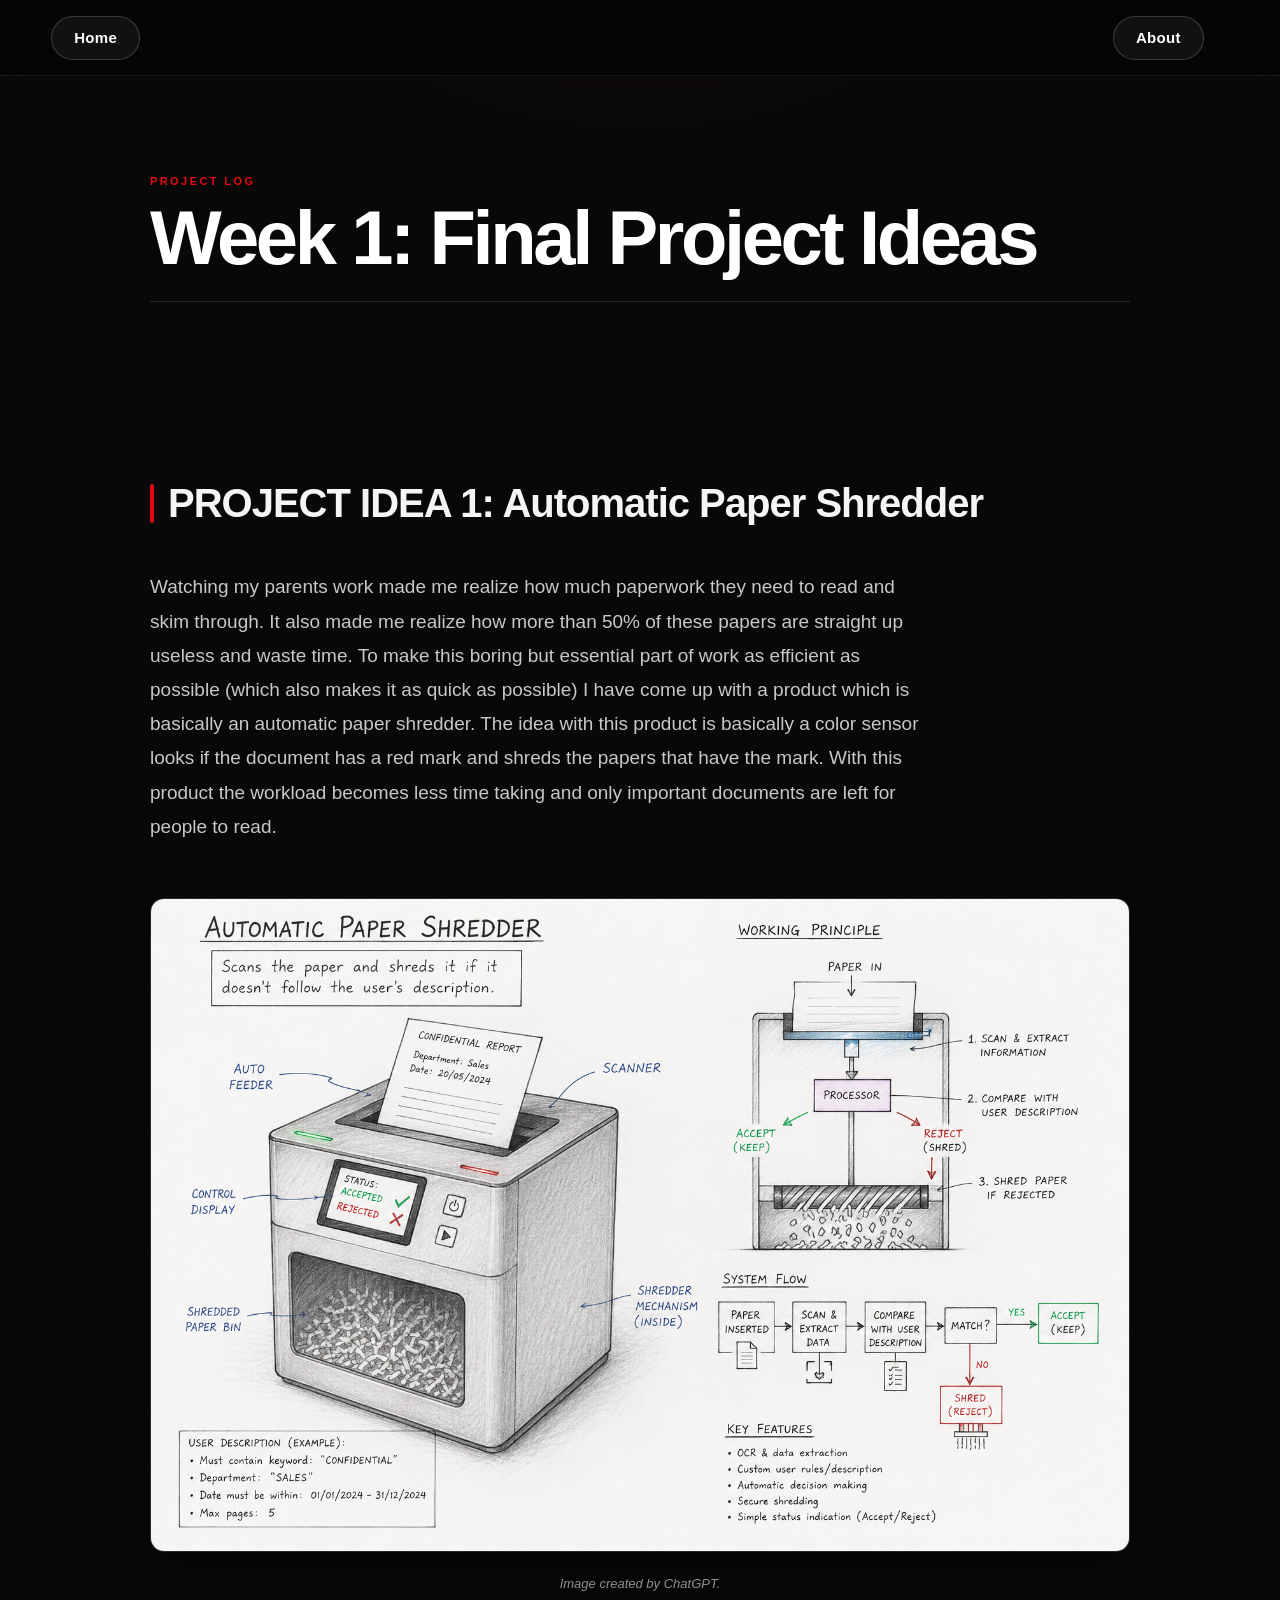
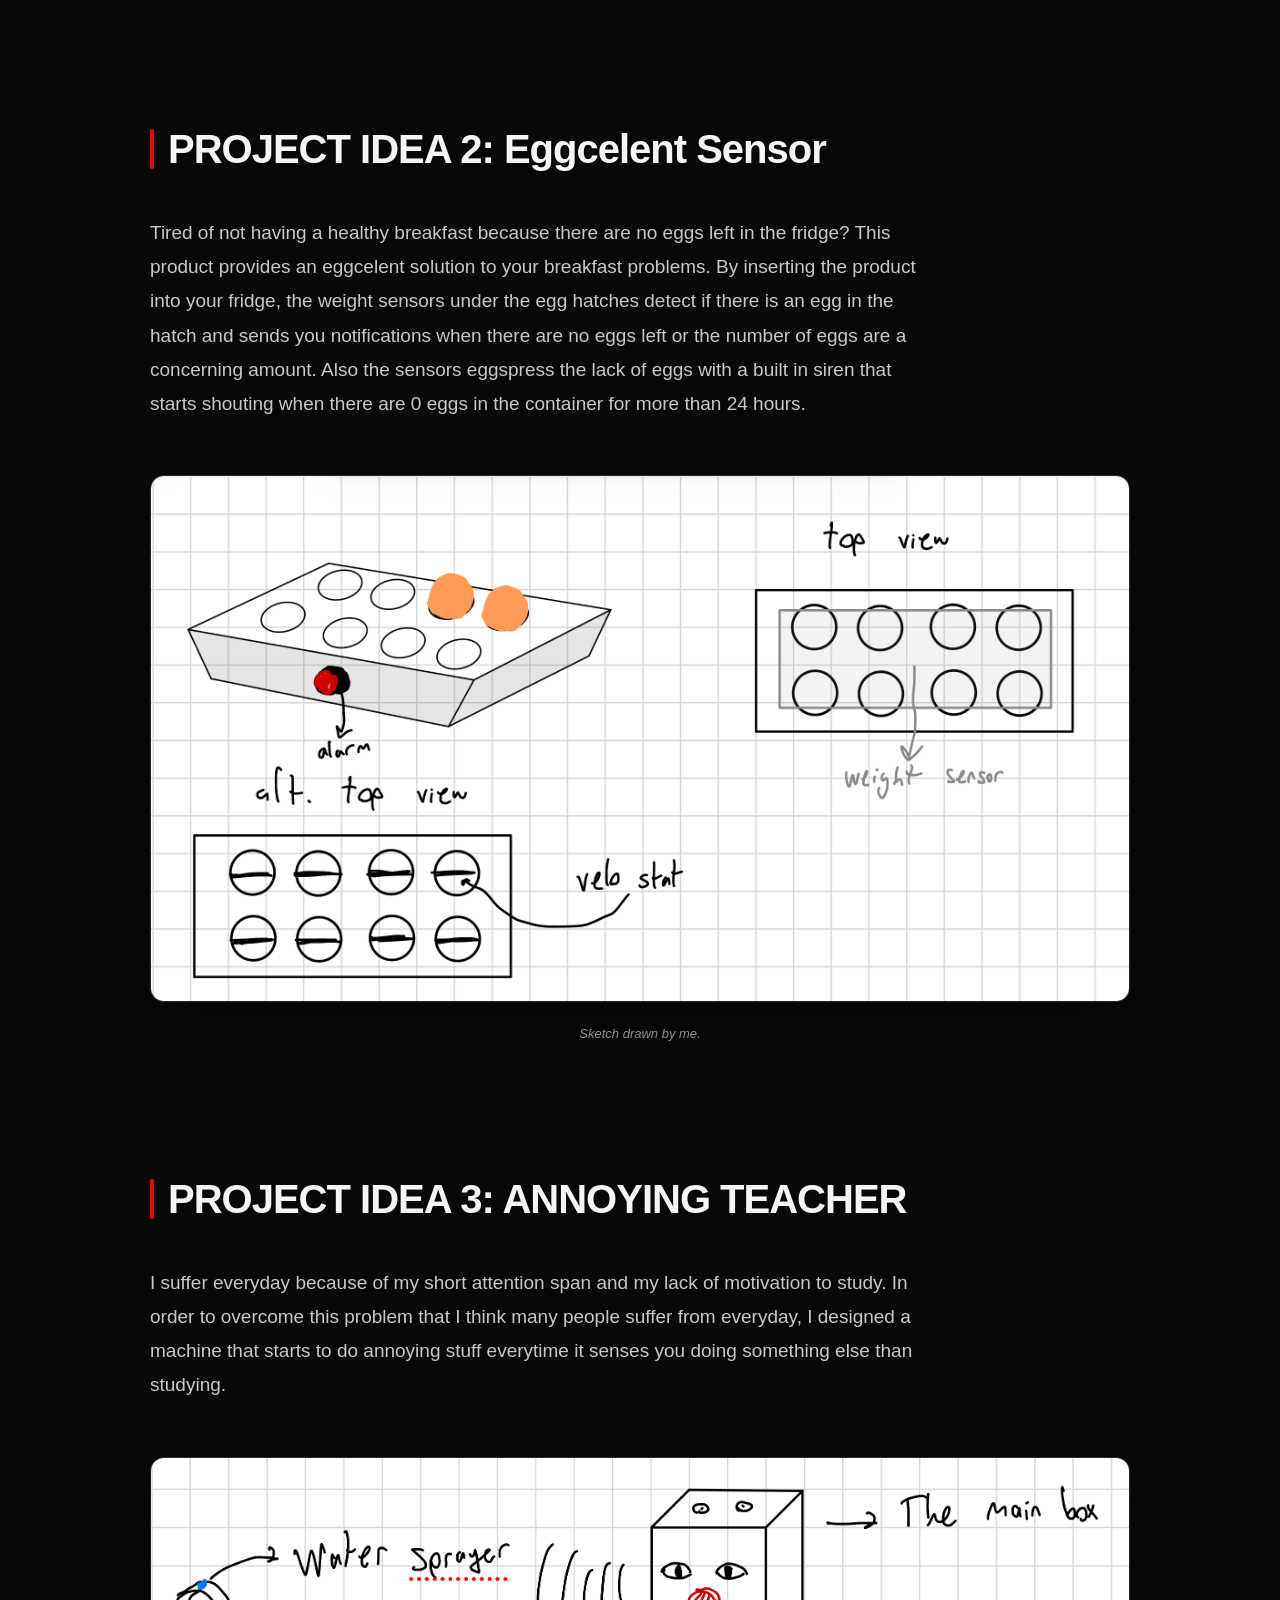
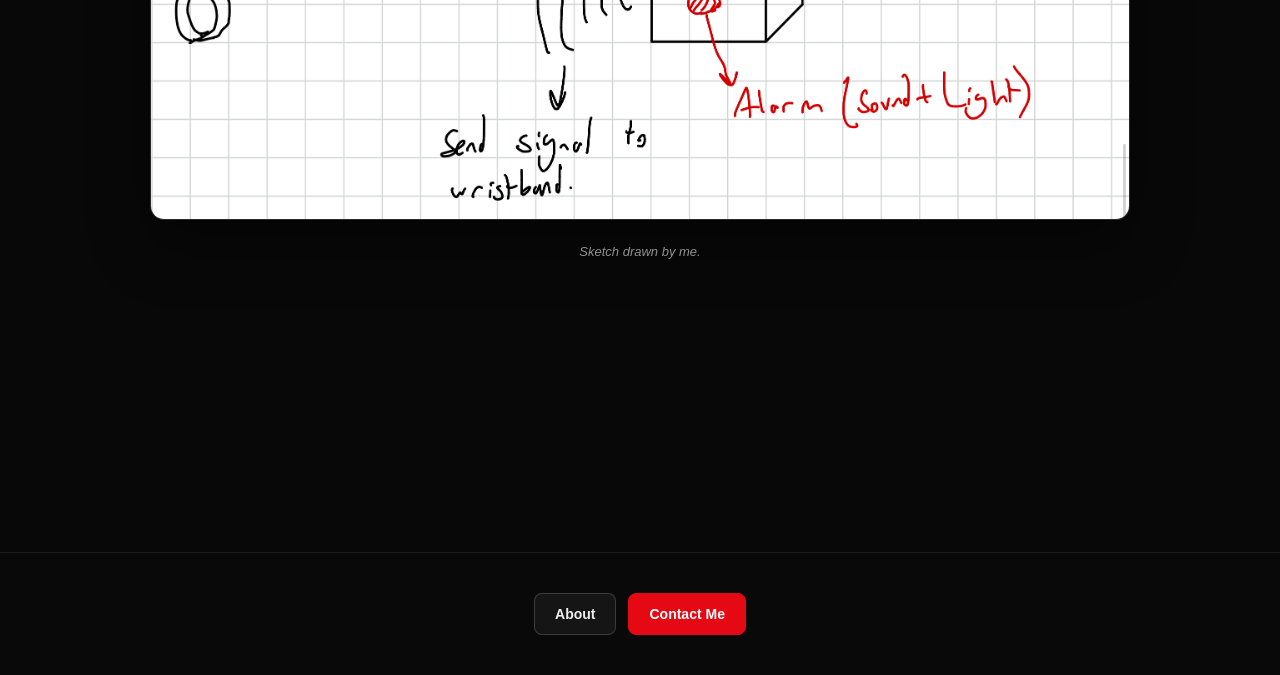
==== commit 0541168b: "f" ====
--- a/01_intro/index.html
+++ b/01_intro/index.html
@@ -1,5 +1,5 @@
 <!DOCTYPE html>
-<html lang="en">
+<html lang="en" class="episode-page">
   <head>
     <title>See config.js</title>
     <meta charset="UTF-8">
--- a/style.css
+++ b/style.css
@@ -1173,3 +1173,233 @@
         margin: 0 auto;
     }
 }
+
+/* Local episode pages */
+.episode-page {
+    background:
+        radial-gradient(circle at 50% -10%, rgba(229, 9, 20, 0.12), transparent 34rem),
+        #080808;
+}
+
+.episode-page body {
+    min-height: 100vh;
+    background: transparent;
+}
+
+.episode-page .blog {
+    width: min(100% - 40px, 980px);
+    margin: 0 auto;
+    padding: clamp(54px, 8vw, 100px) 0 clamp(80px, 12vw, 150px);
+}
+
+.episode-page .blog > br {
+    display: none;
+}
+
+.episode-page .blog > h1 {
+    position: relative;
+    margin: 0 0 clamp(44px, 7vw, 78px);
+    padding: 0 0 26px;
+    border-bottom: 1px solid rgba(255, 255, 255, 0.12);
+    color: #fff;
+    font-size: clamp(42px, 7vw, 76px);
+    font-weight: 900;
+    line-height: 0.98;
+    letter-spacing: -0.045em;
+    text-align: left;
+}
+
+.episode-page .blog > h1::before {
+    content: "Project Log";
+    display: block;
+    margin-bottom: 14px;
+    color: #e50914;
+    font-size: 11px;
+    font-weight: 900;
+    line-height: 1;
+    letter-spacing: 0.22em;
+    text-transform: uppercase;
+}
+
+.episode-page .blog h2 {
+    position: relative;
+    margin: clamp(64px, 9vw, 100px) 0 24px;
+    padding-left: 18px;
+    color: #f5f5f5;
+    font-size: clamp(27px, 4vw, 40px);
+    font-weight: 800;
+    line-height: 1.15;
+    letter-spacing: -0.025em;
+    text-align: left;
+}
+
+.episode-page .blog h2::before {
+    content: "";
+    position: absolute;
+    top: 0.08em;
+    bottom: 0.08em;
+    left: 0;
+    width: 4px;
+    border-radius: 999px;
+    background: #e50914;
+}
+
+.episode-page .blog h3 {
+    margin: 46px 0 16px;
+    color: #eee;
+    font-size: clamp(21px, 2.4vw, 28px);
+    font-weight: 750;
+    line-height: 1.25;
+}
+
+.episode-page .blog p {
+    width: min(100%, 780px);
+    max-width: none;
+    margin: 20px 0;
+    color: #c8c8c8;
+    font-size: clamp(16px, 1.6vw, 19px);
+    font-weight: 400;
+    line-height: 1.8;
+    text-align: left;
+}
+
+.episode-page .blog > img,
+.episode-page .slides img,
+.episode-page .blog > video {
+    display: block;
+    width: auto !important;
+    max-width: 100%;
+    height: auto;
+    margin: 34px auto 12px !important;
+    border: 1px solid rgba(255, 255, 255, 0.1);
+    border-radius: 14px;
+    background: #111;
+    box-shadow: 0 24px 60px rgba(0, 0, 0, 0.42);
+}
+
+.episode-page .blog > iframe {
+    display: block;
+    width: min(100%, 900px) !important;
+    aspect-ratio: 16 / 9;
+    height: auto;
+    margin: 34px auto 12px;
+    border: 1px solid rgba(255, 255, 255, 0.1);
+    border-radius: 14px;
+    background: #111;
+    box-shadow: 0 24px 60px rgba(0, 0, 0, 0.42);
+}
+
+.episode-page .blog .caption {
+    width: min(100%, 720px);
+    margin: 10px auto 32px;
+    color: #8f8f8f;
+    font-size: 13px;
+    font-style: italic;
+    line-height: 1.55;
+    text-align: center;
+}
+
+.episode-page .slideshow-container {
+    width: min(100%, 900px);
+    margin: 34px auto;
+    padding: 16px;
+    border: 1px solid rgba(255, 255, 255, 0.1);
+    border-radius: 18px;
+    background: rgba(255, 255, 255, 0.035);
+    box-shadow: 0 24px 60px rgba(0, 0, 0, 0.32);
+}
+
+.episode-page .slideshow-container .slides img {
+    margin-top: 0 !important;
+    border: 0;
+    box-shadow: none;
+}
+
+.episode-page .prev,
+.episode-page .next {
+    top: 50%;
+    width: 46px;
+    height: 46px;
+    justify-content: center;
+    padding: 0;
+    border: 1px solid rgba(255, 255, 255, 0.18);
+    border-radius: 50%;
+    background: rgba(0, 0, 0, 0.72);
+    color: #fff;
+    font-size: 24px;
+    filter: none;
+    mix-blend-mode: normal;
+    transform: translateY(-50%);
+    transition: background-color 180ms ease, transform 180ms ease;
+}
+
+.episode-page .prev {
+    left: 28px;
+}
+
+.episode-page .next {
+    right: 28px;
+}
+
+.episode-page .prev:hover,
+.episode-page .next:hover {
+    background: #e50914;
+    transform: translateY(-50%) scale(1.06);
+}
+
+.episode-page .blog pre {
+    max-width: 100%;
+    overflow-x: auto;
+    margin: 28px 0;
+    padding: 22px;
+    border: 1px solid rgba(255, 255, 255, 0.1);
+    border-radius: 12px;
+    background: #111;
+}
+
+.episode-page .blog a:not(.prev):not(.next) {
+    color: #ff4d57;
+    text-decoration-color: rgba(255, 77, 87, 0.45);
+    text-underline-offset: 4px;
+}
+
+.episode-page .model-box {
+    width: min(100%, 780px);
+    border-radius: 16px;
+    background: #111;
+    box-shadow: 0 24px 60px rgba(0, 0, 0, 0.36);
+}
+
+@media (max-width: 640px) {
+    .episode-page .blog {
+        width: min(100% - 32px, 980px);
+        padding-top: 46px;
+    }
+
+    .episode-page .blog > h1 {
+        padding-bottom: 20px;
+    }
+
+    .episode-page .blog h2 {
+        margin-top: 54px;
+    }
+
+    .episode-page .slideshow-container {
+        padding: 8px;
+        border-radius: 12px;
+    }
+
+    .episode-page .prev,
+    .episode-page .next {
+        width: 40px;
+        height: 40px;
+    }
+
+    .episode-page .prev {
+        left: 16px;
+    }
+
+    .episode-page .next {
+        right: 16px;
+    }
+}
